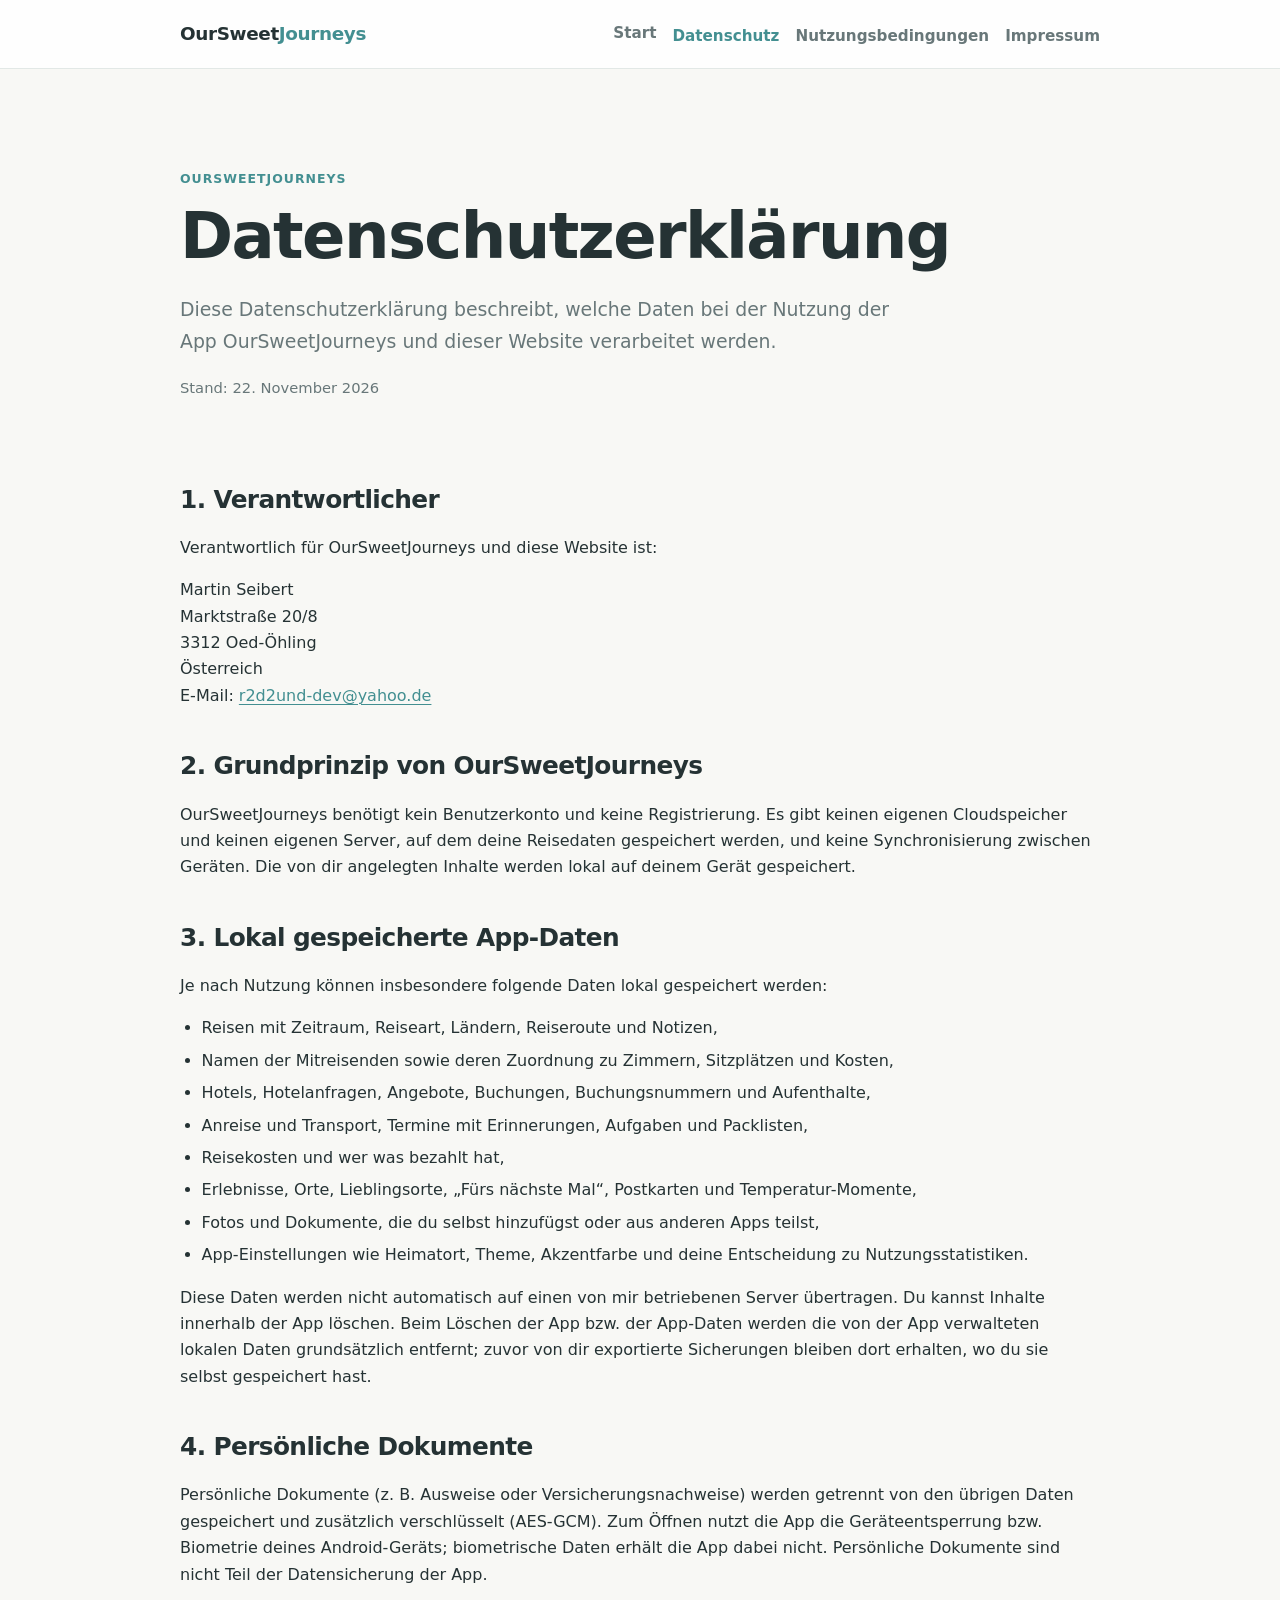
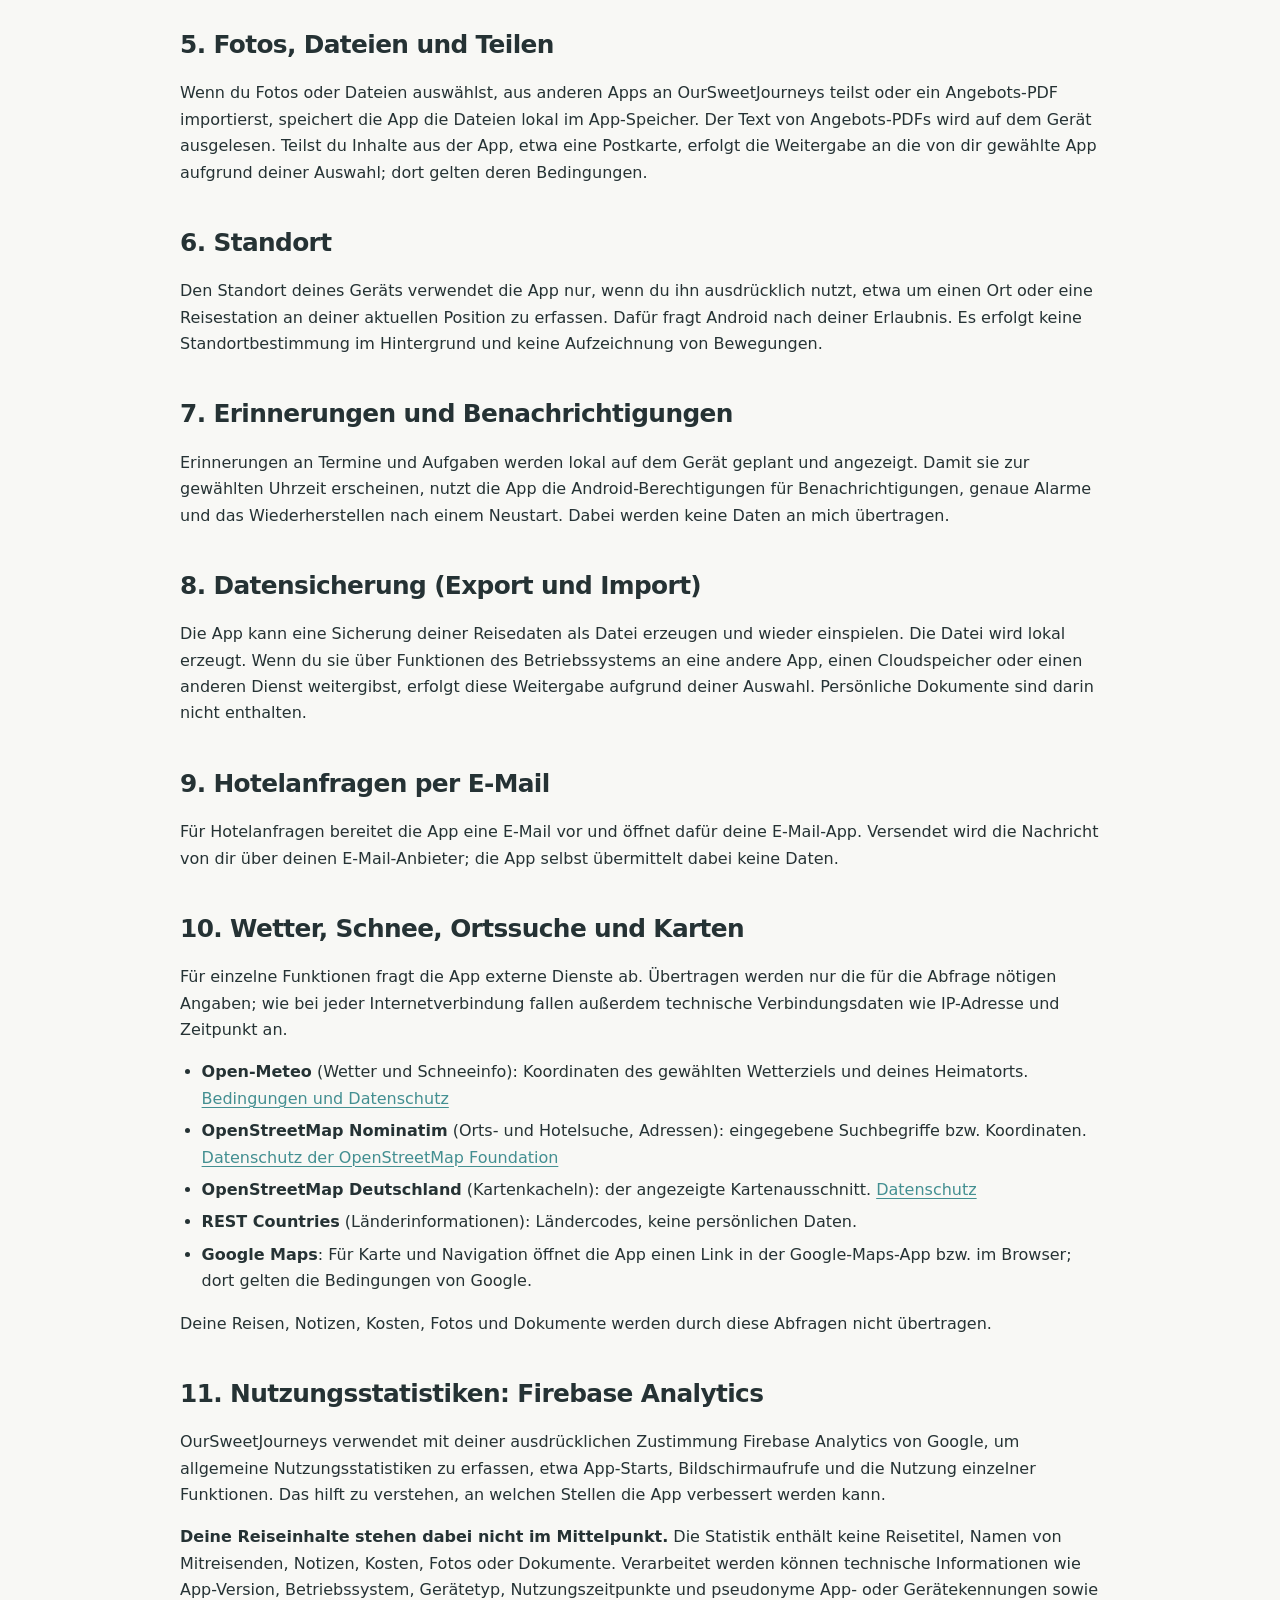
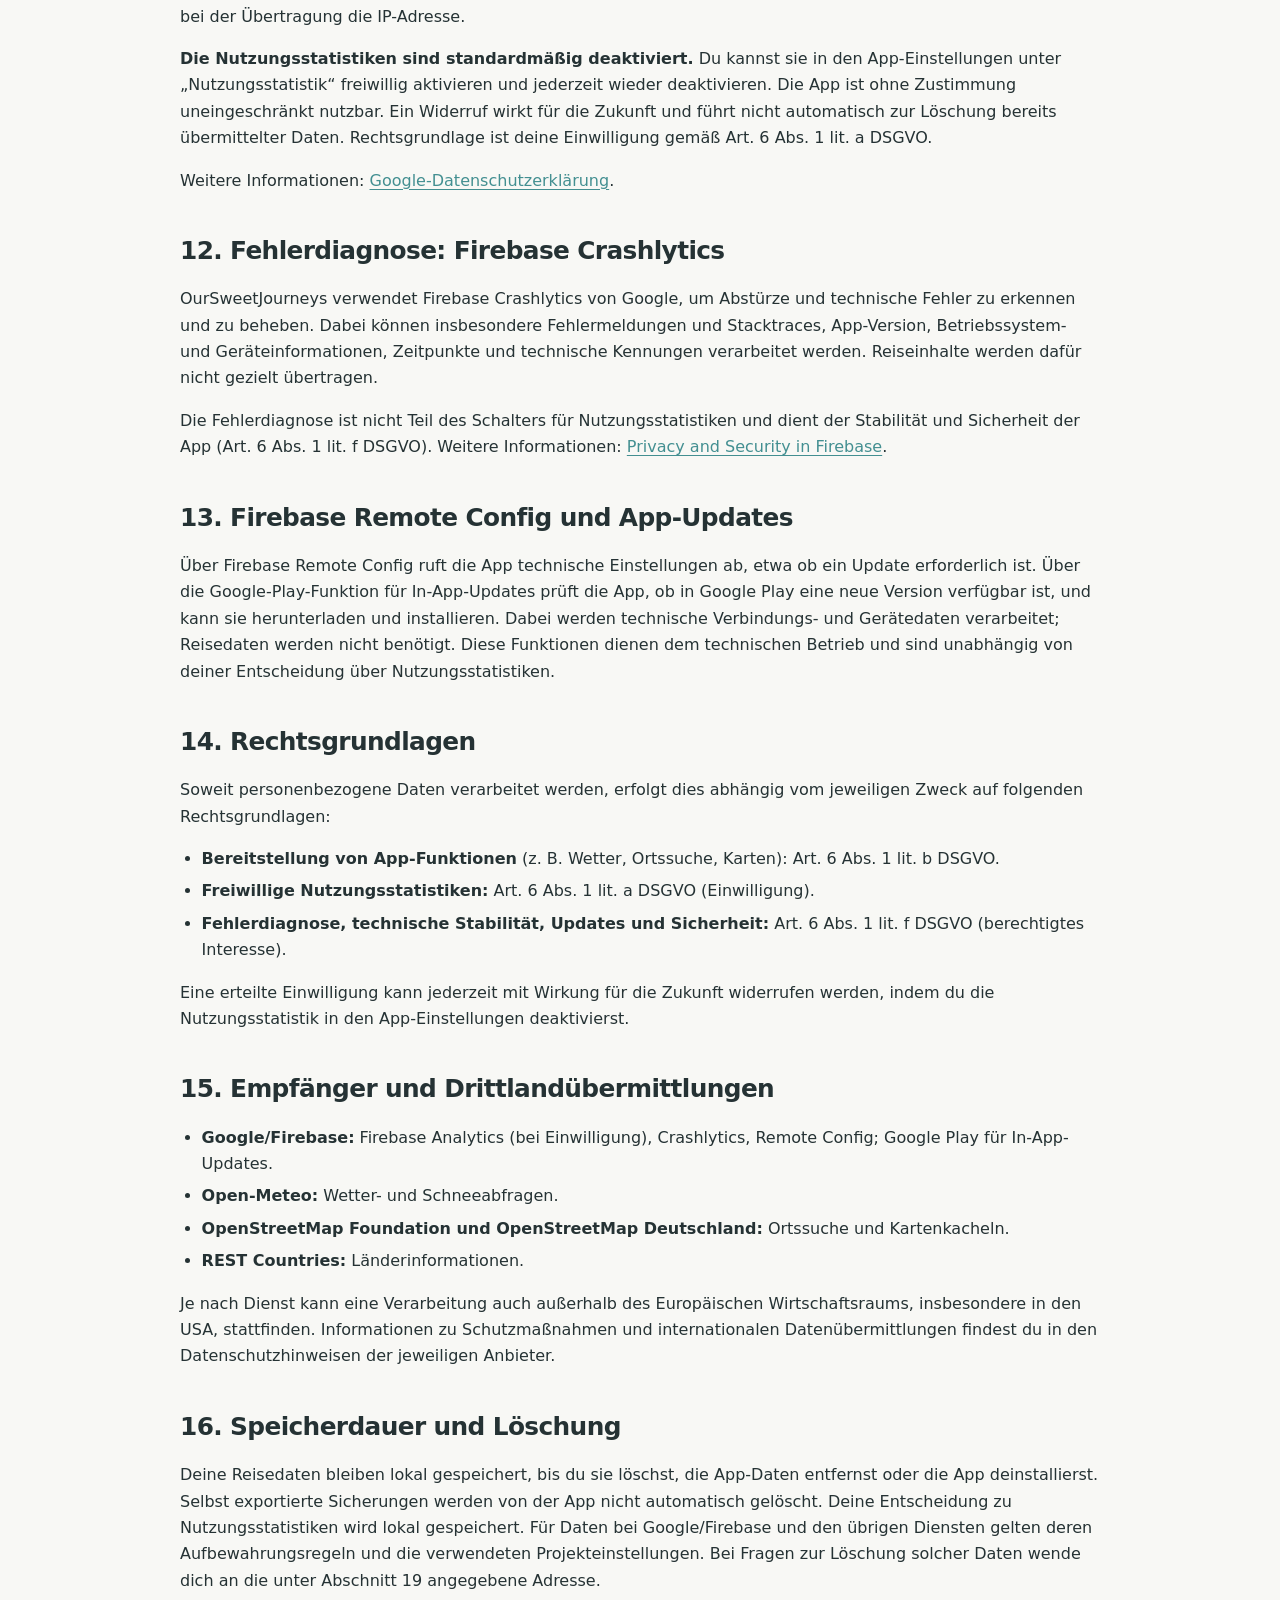
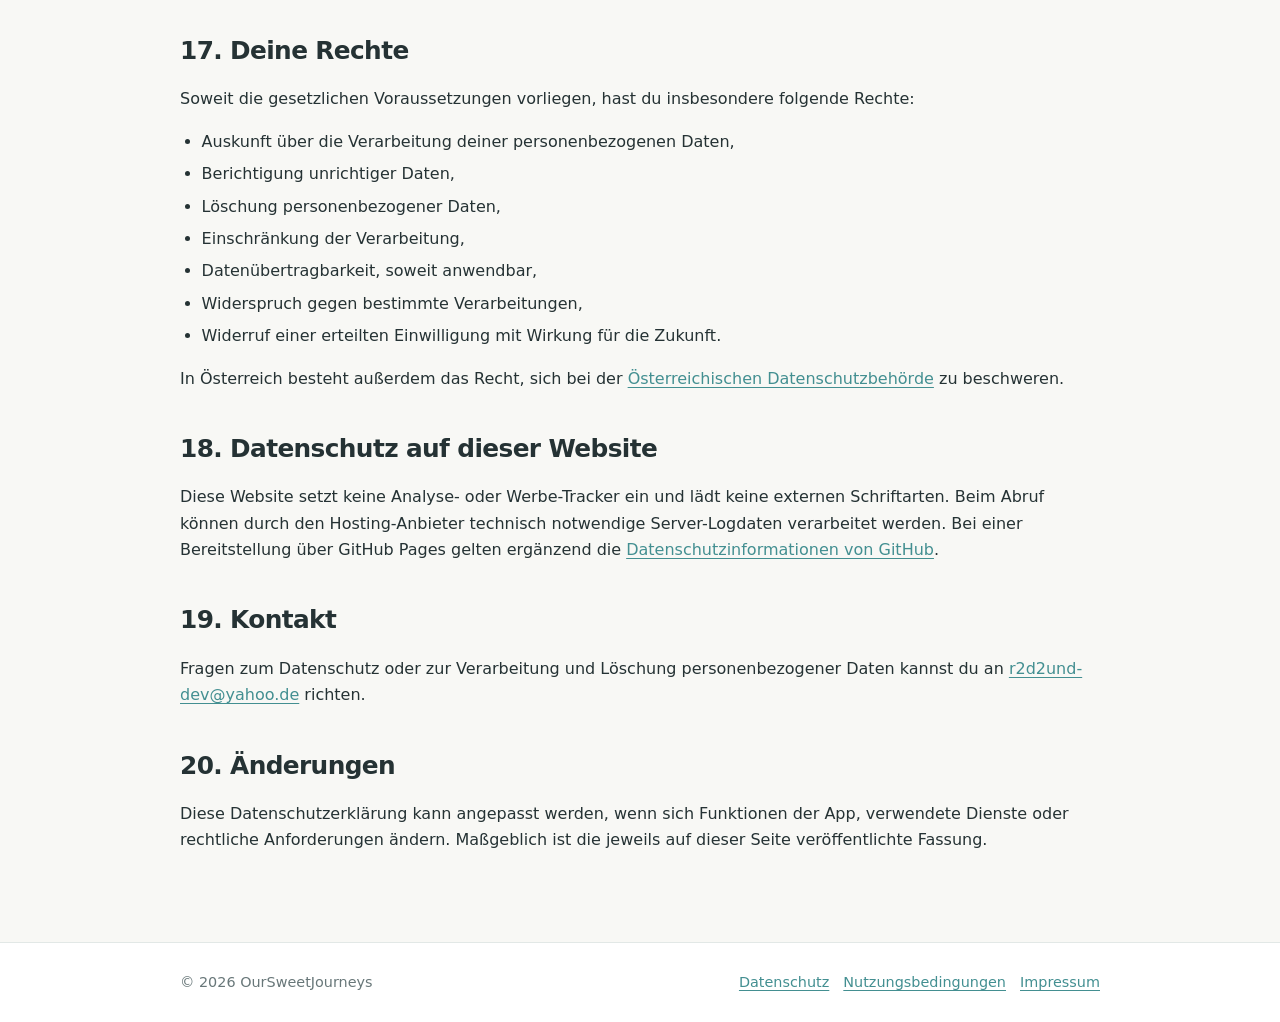
==== datenschutz.html @ af458d56 "Website 0.1.0: Start, Datenschutz, Nutzungsbedingungen, Impressum" ====
<!doctype html>
<html lang="de">
<head>
  <meta charset="utf-8">
  <meta name="viewport" content="width=device-width, initial-scale=1">
  <meta name="description" content="Datenschutzerklärung der App OurSweetJourneys und dieser Website.">
  <title>Datenschutzerklärung – OurSweetJourneys</title>
  <link rel="stylesheet" href="styles.css">
</head>
<body>
<header>
  <div class="nav">
    <a class="brand" href="index.html">OurSweet<span>Journeys</span></a>
    <nav aria-label="Hauptnavigation">
      <ul>
        <li><a href="index.html">Start</a></li>
        <li><a href="datenschutz.html" aria-current="page">Datenschutz</a></li>
        <li><a href="tos.html">Nutzungsbedingungen</a></li>
        <li><a href="impressum.html">Impressum</a></li>
      </ul>
    </nav>
  </div>
</header>

<main>

<section class="hero">
  <p class="eyebrow">OurSweetJourneys</p>
  <h1>Datenschutzerklärung</h1>
  <p class="lead">
    Diese Datenschutzerklärung beschreibt, welche Daten bei der Nutzung der App
    OurSweetJourneys und dieser Website verarbeitet werden.
  </p>
  <p class="meta">Stand: 22. November 2026</p>
</section>

<section>
  <h2>1. Verantwortlicher</h2>
  <p>
    Verantwortlich für OurSweetJourneys und diese Website ist:
  </p>
  <p>
    Martin Seibert<br>
    Marktstraße 20/8<br>
    3312 Oed-Öhling<br>
    Österreich<br>
    E-Mail: <a href="mailto:r2d2und-dev@yahoo.de">r2d2und-dev@yahoo.de</a>
  </p>

  <h2>2. Grundprinzip von OurSweetJourneys</h2>
  <p>
    OurSweetJourneys benötigt kein Benutzerkonto und keine Registrierung. Es gibt keinen
    eigenen Cloudspeicher und keinen eigenen Server, auf dem deine Reisedaten gespeichert
    werden, und keine Synchronisierung zwischen Geräten. Die von dir angelegten Inhalte
    werden lokal auf deinem Gerät gespeichert.
  </p>

  <h2>3. Lokal gespeicherte App-Daten</h2>
  <p>Je nach Nutzung können insbesondere folgende Daten lokal gespeichert werden:</p>
  <ul>
    <li>Reisen mit Zeitraum, Reiseart, Ländern, Reiseroute und Notizen,</li>
    <li>Namen der Mitreisenden sowie deren Zuordnung zu Zimmern, Sitzplätzen und Kosten,</li>
    <li>Hotels, Hotelanfragen, Angebote, Buchungen, Buchungsnummern und Aufenthalte,</li>
    <li>Anreise und Transport, Termine mit Erinnerungen, Aufgaben und Packlisten,</li>
    <li>Reisekosten und wer was bezahlt hat,</li>
    <li>Erlebnisse, Orte, Lieblingsorte, „Fürs nächste Mal“, Postkarten und Temperatur-Momente,</li>
    <li>Fotos und Dokumente, die du selbst hinzufügst oder aus anderen Apps teilst,</li>
    <li>App-Einstellungen wie Heimatort, Theme, Akzentfarbe und deine Entscheidung zu Nutzungsstatistiken.</li>
  </ul>
  <p>
    Diese Daten werden nicht automatisch auf einen von mir betriebenen Server übertragen.
    Du kannst Inhalte innerhalb der App löschen. Beim Löschen der App bzw. der App-Daten
    werden die von der App verwalteten lokalen Daten grundsätzlich entfernt; zuvor von dir
    exportierte Sicherungen bleiben dort erhalten, wo du sie selbst gespeichert hast.
  </p>

  <h2>4. Persönliche Dokumente</h2>
  <p>
    Persönliche Dokumente (z. B. Ausweise oder Versicherungsnachweise) werden getrennt von
    den übrigen Daten gespeichert und zusätzlich verschlüsselt (AES-GCM). Zum Öffnen nutzt
    die App die Geräteentsperrung bzw. Biometrie deines Android-Geräts; biometrische Daten
    erhält die App dabei nicht. Persönliche Dokumente sind nicht Teil der Datensicherung
    der App.
  </p>

  <h2>5. Fotos, Dateien und Teilen</h2>
  <p>
    Wenn du Fotos oder Dateien auswählst, aus anderen Apps an OurSweetJourneys teilst oder
    ein Angebots-PDF importierst, speichert die App die Dateien lokal im App-Speicher. Der
    Text von Angebots-PDFs wird auf dem Gerät ausgelesen. Teilst du Inhalte aus der App,
    etwa eine Postkarte, erfolgt die Weitergabe an die von dir gewählte App aufgrund deiner
    Auswahl; dort gelten deren Bedingungen.
  </p>

  <h2>6. Standort</h2>
  <p>
    Den Standort deines Geräts verwendet die App nur, wenn du ihn ausdrücklich nutzt, etwa
    um einen Ort oder eine Reisestation an deiner aktuellen Position zu erfassen. Dafür
    fragt Android nach deiner Erlaubnis. Es erfolgt keine Standortbestimmung im Hintergrund
    und keine Aufzeichnung von Bewegungen.
  </p>

  <h2>7. Erinnerungen und Benachrichtigungen</h2>
  <p>
    Erinnerungen an Termine und Aufgaben werden lokal auf dem Gerät geplant und angezeigt.
    Damit sie zur gewählten Uhrzeit erscheinen, nutzt die App die Android-Berechtigungen für
    Benachrichtigungen, genaue Alarme und das Wiederherstellen nach einem Neustart. Dabei
    werden keine Daten an mich übertragen.
  </p>

  <h2>8. Datensicherung (Export und Import)</h2>
  <p>
    Die App kann eine Sicherung deiner Reisedaten als Datei erzeugen und wieder einspielen.
    Die Datei wird lokal erzeugt. Wenn du sie über Funktionen des Betriebssystems an eine
    andere App, einen Cloudspeicher oder einen anderen Dienst weitergibst, erfolgt diese
    Weitergabe aufgrund deiner Auswahl. Persönliche Dokumente sind darin nicht enthalten.
  </p>

  <h2>9. Hotelanfragen per E-Mail</h2>
  <p>
    Für Hotelanfragen bereitet die App eine E-Mail vor und öffnet dafür deine E-Mail-App.
    Versendet wird die Nachricht von dir über deinen E-Mail-Anbieter; die App selbst
    übermittelt dabei keine Daten.
  </p>

  <h2>10. Wetter, Schnee, Ortssuche und Karten</h2>
  <p>
    Für einzelne Funktionen fragt die App externe Dienste ab. Übertragen werden nur die für
    die Abfrage nötigen Angaben; wie bei jeder Internetverbindung fallen außerdem technische
    Verbindungsdaten wie IP-Adresse und Zeitpunkt an.
  </p>
  <ul>
    <li>
      <strong>Open-Meteo</strong> (Wetter und Schneeinfo): Koordinaten des gewählten Wetterziels
      und deines Heimatorts.
      <a href="https://open-meteo.com/en/terms" rel="noopener noreferrer">Bedingungen und Datenschutz</a>
    </li>
    <li>
      <strong>OpenStreetMap Nominatim</strong> (Orts- und Hotelsuche, Adressen): eingegebene
      Suchbegriffe bzw. Koordinaten.
      <a href="https://osmfoundation.org/wiki/Privacy_Policy" rel="noopener noreferrer">Datenschutz der OpenStreetMap Foundation</a>
    </li>
    <li>
      <strong>OpenStreetMap Deutschland</strong> (Kartenkacheln): der angezeigte Kartenausschnitt.
      <a href="https://www.openstreetmap.de/datenschutz.html" rel="noopener noreferrer">Datenschutz</a>
    </li>
    <li>
      <strong>REST Countries</strong> (Länderinformationen): Ländercodes, keine persönlichen Daten.
    </li>
    <li>
      <strong>Google Maps</strong>: Für Karte und Navigation öffnet die App einen Link in der
      Google-Maps-App bzw. im Browser; dort gelten die Bedingungen von Google.
    </li>
  </ul>
  <p>
    Deine Reisen, Notizen, Kosten, Fotos und Dokumente werden durch diese Abfragen nicht
    übertragen.
  </p>

  <h2 id="nutzungsstatistiken">11. Nutzungsstatistiken: Firebase Analytics</h2>
  <p>
    OurSweetJourneys verwendet mit deiner ausdrücklichen Zustimmung Firebase Analytics von
    Google, um allgemeine Nutzungsstatistiken zu erfassen, etwa App-Starts, Bildschirmaufrufe
    und die Nutzung einzelner Funktionen. Das hilft zu verstehen, an welchen Stellen die App
    verbessert werden kann.
  </p>
  <p>
    <strong>Deine Reiseinhalte stehen dabei nicht im Mittelpunkt.</strong> Die Statistik
    enthält keine Reisetitel, Namen von Mitreisenden, Notizen, Kosten, Fotos oder Dokumente.
    Verarbeitet werden können technische Informationen wie App-Version, Betriebssystem,
    Gerätetyp, Nutzungszeitpunkte und pseudonyme App- oder Gerätekennungen sowie bei der
    Übertragung die IP-Adresse.
  </p>
  <p>
    <strong>Die Nutzungsstatistiken sind standardmäßig deaktiviert.</strong> Du kannst sie in
    den App-Einstellungen unter „Nutzungsstatistik“ freiwillig aktivieren und jederzeit wieder
    deaktivieren. Die App ist ohne Zustimmung uneingeschränkt nutzbar. Ein Widerruf wirkt für
    die Zukunft und führt nicht automatisch zur Löschung bereits übermittelter Daten.
    Rechtsgrundlage ist deine Einwilligung gemäß Art. 6 Abs. 1 lit. a DSGVO.
  </p>
  <p>
    Weitere Informationen:
    <a href="https://policies.google.com/privacy" rel="noopener noreferrer">Google-Datenschutzerklärung</a>.
  </p>

  <h2>12. Fehlerdiagnose: Firebase Crashlytics</h2>
  <p>
    OurSweetJourneys verwendet Firebase Crashlytics von Google, um Abstürze und technische
    Fehler zu erkennen und zu beheben. Dabei können insbesondere Fehlermeldungen und
    Stacktraces, App-Version, Betriebssystem- und Geräteinformationen, Zeitpunkte und
    technische Kennungen verarbeitet werden. Reiseinhalte werden dafür nicht gezielt
    übertragen.
  </p>
  <p>
    Die Fehlerdiagnose ist nicht Teil des Schalters für Nutzungsstatistiken und dient der
    Stabilität und Sicherheit der App (Art. 6 Abs. 1 lit. f DSGVO).
    Weitere Informationen:
    <a href="https://firebase.google.com/support/privacy" rel="noopener noreferrer">Privacy and Security in Firebase</a>.
  </p>

  <h2>13. Firebase Remote Config und App-Updates</h2>
  <p>
    Über Firebase Remote Config ruft die App technische Einstellungen ab, etwa ob ein
    Update erforderlich ist. Über die Google-Play-Funktion für In-App-Updates prüft die App,
    ob in Google Play eine neue Version verfügbar ist, und kann sie herunterladen und
    installieren. Dabei werden technische Verbindungs- und Gerätedaten verarbeitet; Reisedaten
    werden nicht benötigt. Diese Funktionen dienen dem technischen Betrieb und sind unabhängig
    von deiner Entscheidung über Nutzungsstatistiken.
  </p>

  <h2>14. Rechtsgrundlagen</h2>
  <p>
    Soweit personenbezogene Daten verarbeitet werden, erfolgt dies abhängig vom jeweiligen
    Zweck auf folgenden Rechtsgrundlagen:
  </p>
  <ul>
    <li>
      <strong>Bereitstellung von App-Funktionen</strong> (z. B. Wetter, Ortssuche, Karten):
      Art. 6 Abs. 1 lit. b DSGVO.
    </li>
    <li>
      <strong>Freiwillige Nutzungsstatistiken:</strong> Art. 6 Abs. 1 lit. a DSGVO (Einwilligung).
    </li>
    <li>
      <strong>Fehlerdiagnose, technische Stabilität, Updates und Sicherheit:</strong>
      Art. 6 Abs. 1 lit. f DSGVO (berechtigtes Interesse).
    </li>
  </ul>
  <p>
    Eine erteilte Einwilligung kann jederzeit mit Wirkung für die Zukunft widerrufen werden,
    indem du die Nutzungsstatistik in den App-Einstellungen deaktivierst.
  </p>

  <h2>15. Empfänger und Drittlandübermittlungen</h2>
  <ul>
    <li><strong>Google/Firebase:</strong> Firebase Analytics (bei Einwilligung), Crashlytics, Remote Config; Google Play für In-App-Updates.</li>
    <li><strong>Open-Meteo:</strong> Wetter- und Schneeabfragen.</li>
    <li><strong>OpenStreetMap Foundation und OpenStreetMap Deutschland:</strong> Ortssuche und Kartenkacheln.</li>
    <li><strong>REST Countries:</strong> Länderinformationen.</li>
  </ul>
  <p>
    Je nach Dienst kann eine Verarbeitung auch außerhalb des Europäischen Wirtschaftsraums,
    insbesondere in den USA, stattfinden. Informationen zu Schutzmaßnahmen und internationalen
    Datenübermittlungen findest du in den Datenschutzhinweisen der jeweiligen Anbieter.
  </p>

  <h2>16. Speicherdauer und Löschung</h2>
  <p>
    Deine Reisedaten bleiben lokal gespeichert, bis du sie löschst, die App-Daten entfernst
    oder die App deinstallierst. Selbst exportierte Sicherungen werden von der App nicht
    automatisch gelöscht. Deine Entscheidung zu Nutzungsstatistiken wird lokal gespeichert.
    Für Daten bei Google/Firebase und den übrigen Diensten gelten deren Aufbewahrungsregeln
    und die verwendeten Projekteinstellungen. Bei Fragen zur Löschung solcher Daten wende
    dich an die unter Abschnitt 19 angegebene Adresse.
  </p>

  <h2>17. Deine Rechte</h2>
  <p>Soweit die gesetzlichen Voraussetzungen vorliegen, hast du insbesondere folgende Rechte:</p>
  <ul>
    <li>Auskunft über die Verarbeitung deiner personenbezogenen Daten,</li>
    <li>Berichtigung unrichtiger Daten,</li>
    <li>Löschung personenbezogener Daten,</li>
    <li>Einschränkung der Verarbeitung,</li>
    <li>Datenübertragbarkeit, soweit anwendbar,</li>
    <li>Widerspruch gegen bestimmte Verarbeitungen,</li>
    <li>Widerruf einer erteilten Einwilligung mit Wirkung für die Zukunft.</li>
  </ul>
  <p>
    In Österreich besteht außerdem das Recht, sich bei der
    <a href="https://www.dsb.gv.at/" rel="noopener noreferrer">Österreichischen Datenschutzbehörde</a>
    zu beschweren.
  </p>

  <h2>18. Datenschutz auf dieser Website</h2>
  <p>
    Diese Website setzt keine Analyse- oder Werbe-Tracker ein und lädt keine externen
    Schriftarten. Beim Abruf können durch den Hosting-Anbieter technisch notwendige
    Server-Logdaten verarbeitet werden. Bei einer Bereitstellung über GitHub Pages gelten
    ergänzend die
    <a href="https://docs.github.com/en/site-policy/privacy-policies/github-general-privacy-statement"
       rel="noopener noreferrer">Datenschutzinformationen von GitHub</a>.
  </p>

  <h2>19. Kontakt</h2>
  <p>
    Fragen zum Datenschutz oder zur Verarbeitung und Löschung personenbezogener Daten kannst
    du an <a href="mailto:r2d2und-dev@yahoo.de">r2d2und-dev@yahoo.de</a> richten.
  </p>

  <h2>20. Änderungen</h2>
  <p>
    Diese Datenschutzerklärung kann angepasst werden, wenn sich Funktionen der App, verwendete
    Dienste oder rechtliche Anforderungen ändern. Maßgeblich ist die jeweils auf dieser Seite
    veröffentlichte Fassung.
  </p>
</section>

</main>
<footer>
  <div class="footer-inner">
    <div>© 2026 OurSweetJourneys</div>
    <div class="footer-links">
      <a href="datenschutz.html">Datenschutz</a>
      <a href="tos.html">Nutzungsbedingungen</a>
      <a href="impressum.html">Impressum</a>
    </div>
  </div>
</footer>

</body>
</html>
---- styles.css ----
:root {
  /* Farben wie in der App OurSweetJourneys (Akzent „Ocean“). */
  --bg: #f8f8f5;
  --surface: #ffffff;
  --text: #253234;
  --muted: #687779;
  --border: #e2e8e6;
  --accent: #438f91;
  --accent-soft: #dceded;
  --max: 920px;
}

* {
  box-sizing: border-box;
}

html {
  scroll-behavior: smooth;
}

body {
  margin: 0;
  font-family: system-ui, -apple-system, BlinkMacSystemFont, "Segoe UI", sans-serif;
  color: var(--text);
  background: var(--bg);
  line-height: 1.65;
}

a {
  color: var(--accent);
  text-decoration-thickness: 1px;
  text-underline-offset: 3px;
}

a:hover {
  text-decoration-thickness: 2px;
}

header {
  border-bottom: 1px solid var(--border);
  background: rgba(255, 255, 255, 0.92);
}

.nav {
  width: min(calc(100% - 32px), var(--max));
  margin: 0 auto;
  min-height: 68px;
  display: flex;
  align-items: center;
  justify-content: space-between;
  gap: 24px;
}

.brand {
  color: var(--text);
  font-size: 1.15rem;
  font-weight: 800;
  text-decoration: none;
  letter-spacing: -0.02em;
}

.brand span {
  color: var(--accent);
}

nav ul {
  list-style: none;
  display: flex;
  align-items: center;
  flex-wrap: wrap;
  gap: 16px;
  padding: 0;
  margin: 0;
}

nav li {
  display: flex;
  align-items: center;
}

nav a {
  display: inline-flex;
  align-items: center;
  min-height: 32px;
  color: var(--muted);
  text-decoration: none;
  font-size: 0.95rem;
  font-weight: 600;
  line-height: 1;
}

nav a:hover,
nav a[aria-current="page"] {
  color: var(--accent);
}

main {
  width: min(calc(100% - 32px), var(--max));
  margin: 0 auto;
  padding: 56px 0 72px;
}

.hero {
  padding: 44px 0 28px;
}

.eyebrow {
  margin: 0 0 8px;
  color: var(--accent);
  font-weight: 800;
  letter-spacing: 0.08em;
  text-transform: uppercase;
  font-size: 0.78rem;
}

h1, h2, h3 {
  line-height: 1.2;
  letter-spacing: -0.025em;
}

h1 {
  font-size: clamp(2.25rem, 7vw, 4rem);
  margin: 0 0 20px;
}

h2 {
  margin-top: 42px;
  font-size: 1.55rem;
}

h3 {
  margin-top: 28px;
  font-size: 1.1rem;
}

.lead {
  max-width: 720px;
  font-size: 1.18rem;
  color: var(--muted);
}

.card-grid {
  display: grid;
  grid-template-columns: repeat(3, 1fr);
  gap: 18px;
  margin: 34px 0;
}

.card {
  display: block;
  padding: 22px;
  border: 1px solid var(--border);
  border-radius: 18px;
  background: var(--surface);
  color: var(--text);
  text-decoration: none;
}

.card:hover {
  border-color: var(--accent);
}

.card h2,
.card h3 {
  margin: 0 0 8px;
}

.card p {
  margin: 0;
  color: var(--muted);
}

.notice {
  margin: 28px 0;
  padding: 18px 20px;
  border-left: 4px solid var(--accent);
  border-radius: 10px;
  background: var(--accent-soft);
}

.placeholder {
  display: inline-block;
  padding: 2px 6px;
  border: 1px dashed var(--accent);
  border-radius: 6px;
  background: #fff;
  color: #8d3e28;
  font-weight: 700;
}

.meta {
  color: var(--muted);
  font-size: 0.92rem;
}

ul, ol {
  padding-left: 1.35rem;
}

li + li {
  margin-top: 6px;
}

code {
  padding: 2px 5px;
  border-radius: 5px;
  background: #eee9e4;
}

footer {
  border-top: 1px solid var(--border);
  background: var(--surface);
}

.footer-inner {
  width: min(calc(100% - 32px), var(--max));
  margin: 0 auto;
  padding: 28px 0;
  display: flex;
  justify-content: space-between;
  gap: 20px;
  flex-wrap: wrap;
  color: var(--muted);
  font-size: 0.9rem;
}

.footer-links {
  display: flex;
  flex-wrap: wrap;
  gap: 14px;
}

@media (max-width: 760px) {
  .nav {
    align-items: flex-start;
    flex-direction: column;
    padding: 16px 0;
    gap: 10px;
  }

  nav ul {
    gap: 10px 14px;
  }

  main {
    padding-top: 28px;
  }

  .hero {
    padding-top: 24px;
  }

  .card-grid {
    grid-template-columns: 1fr;
  }
}
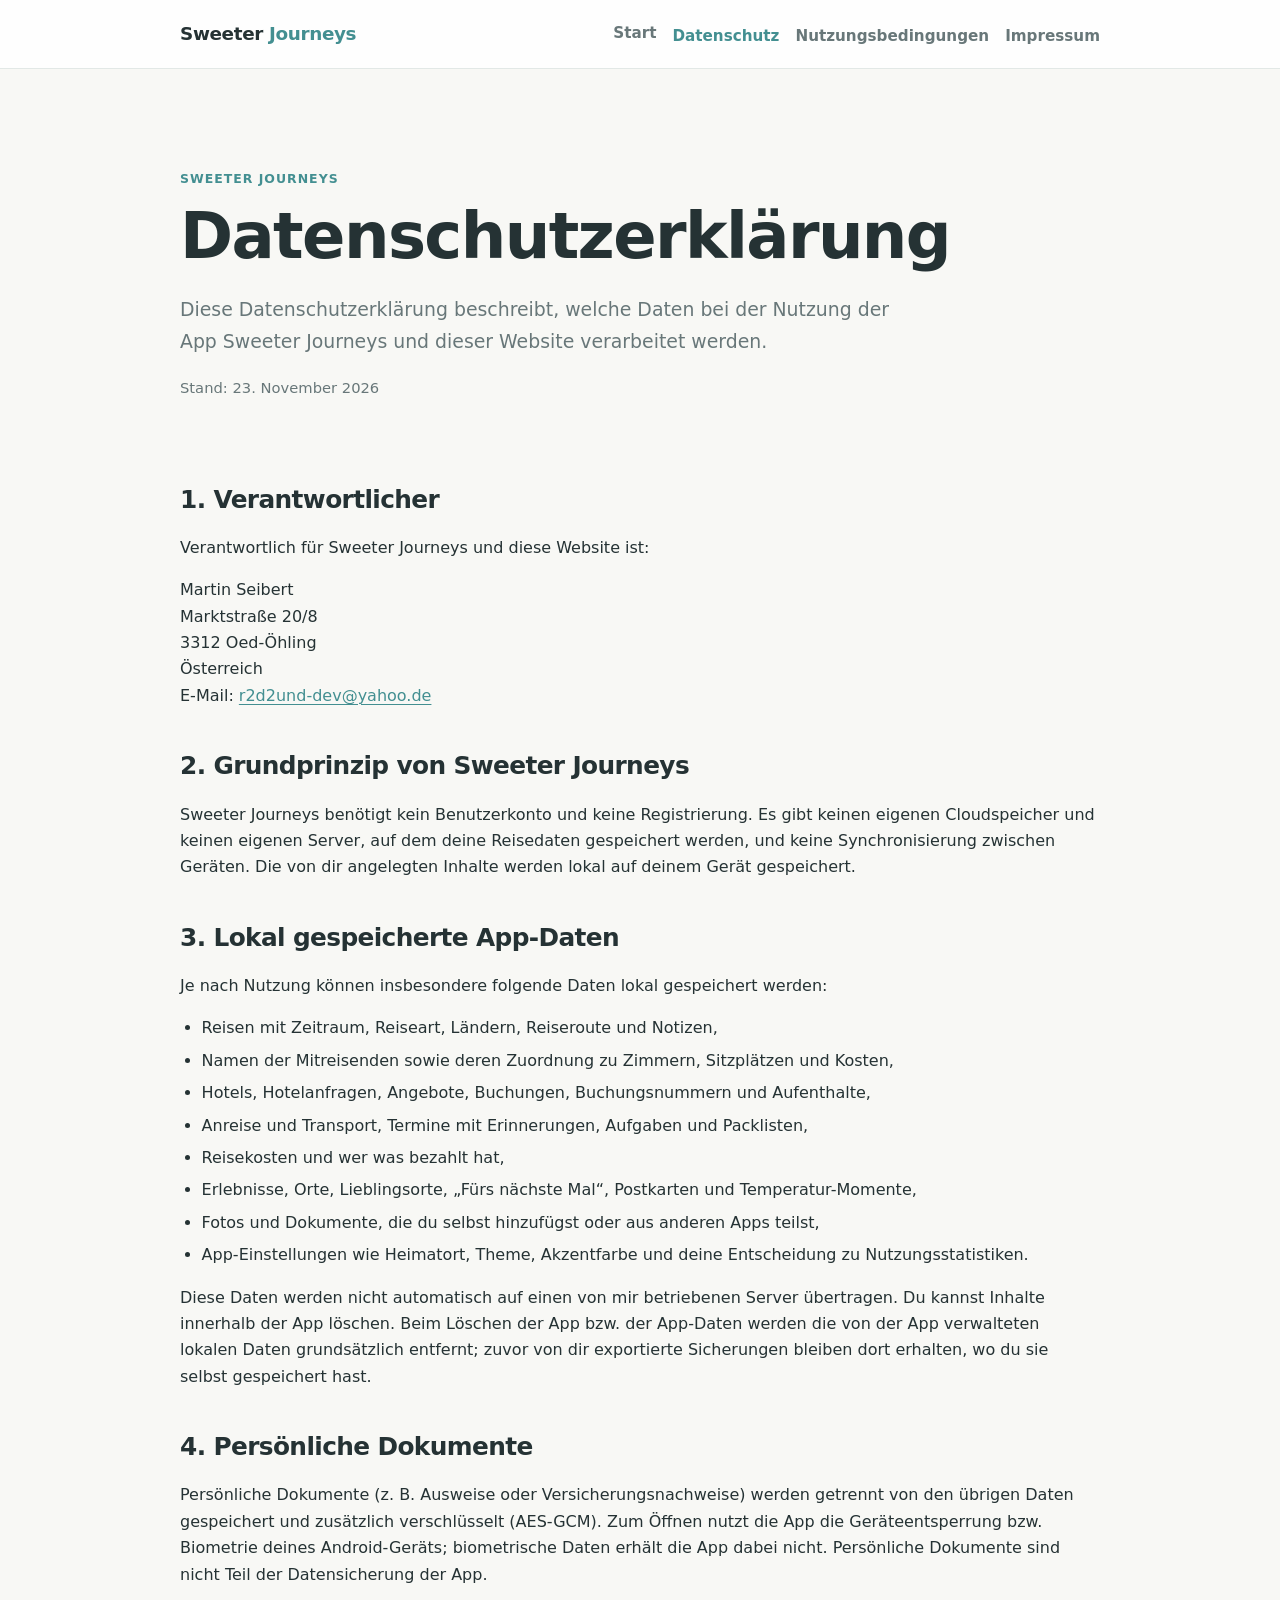
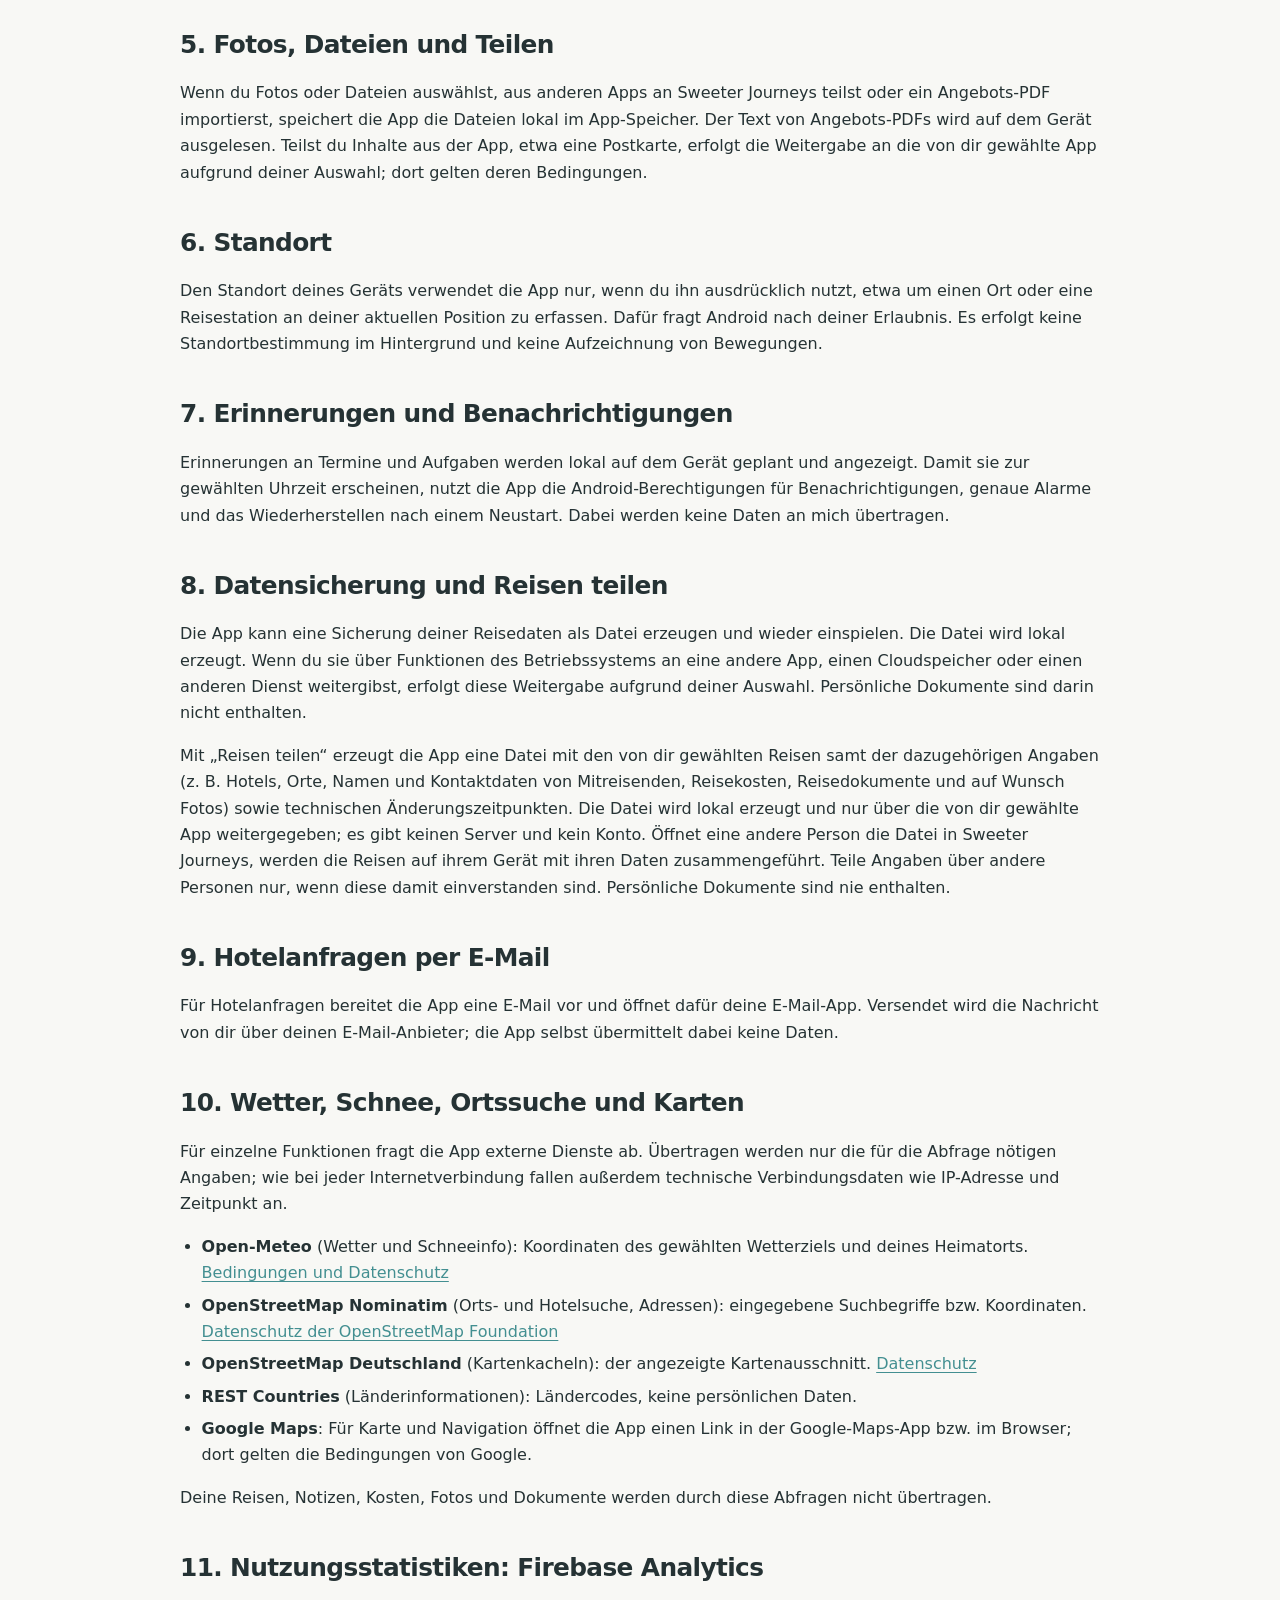
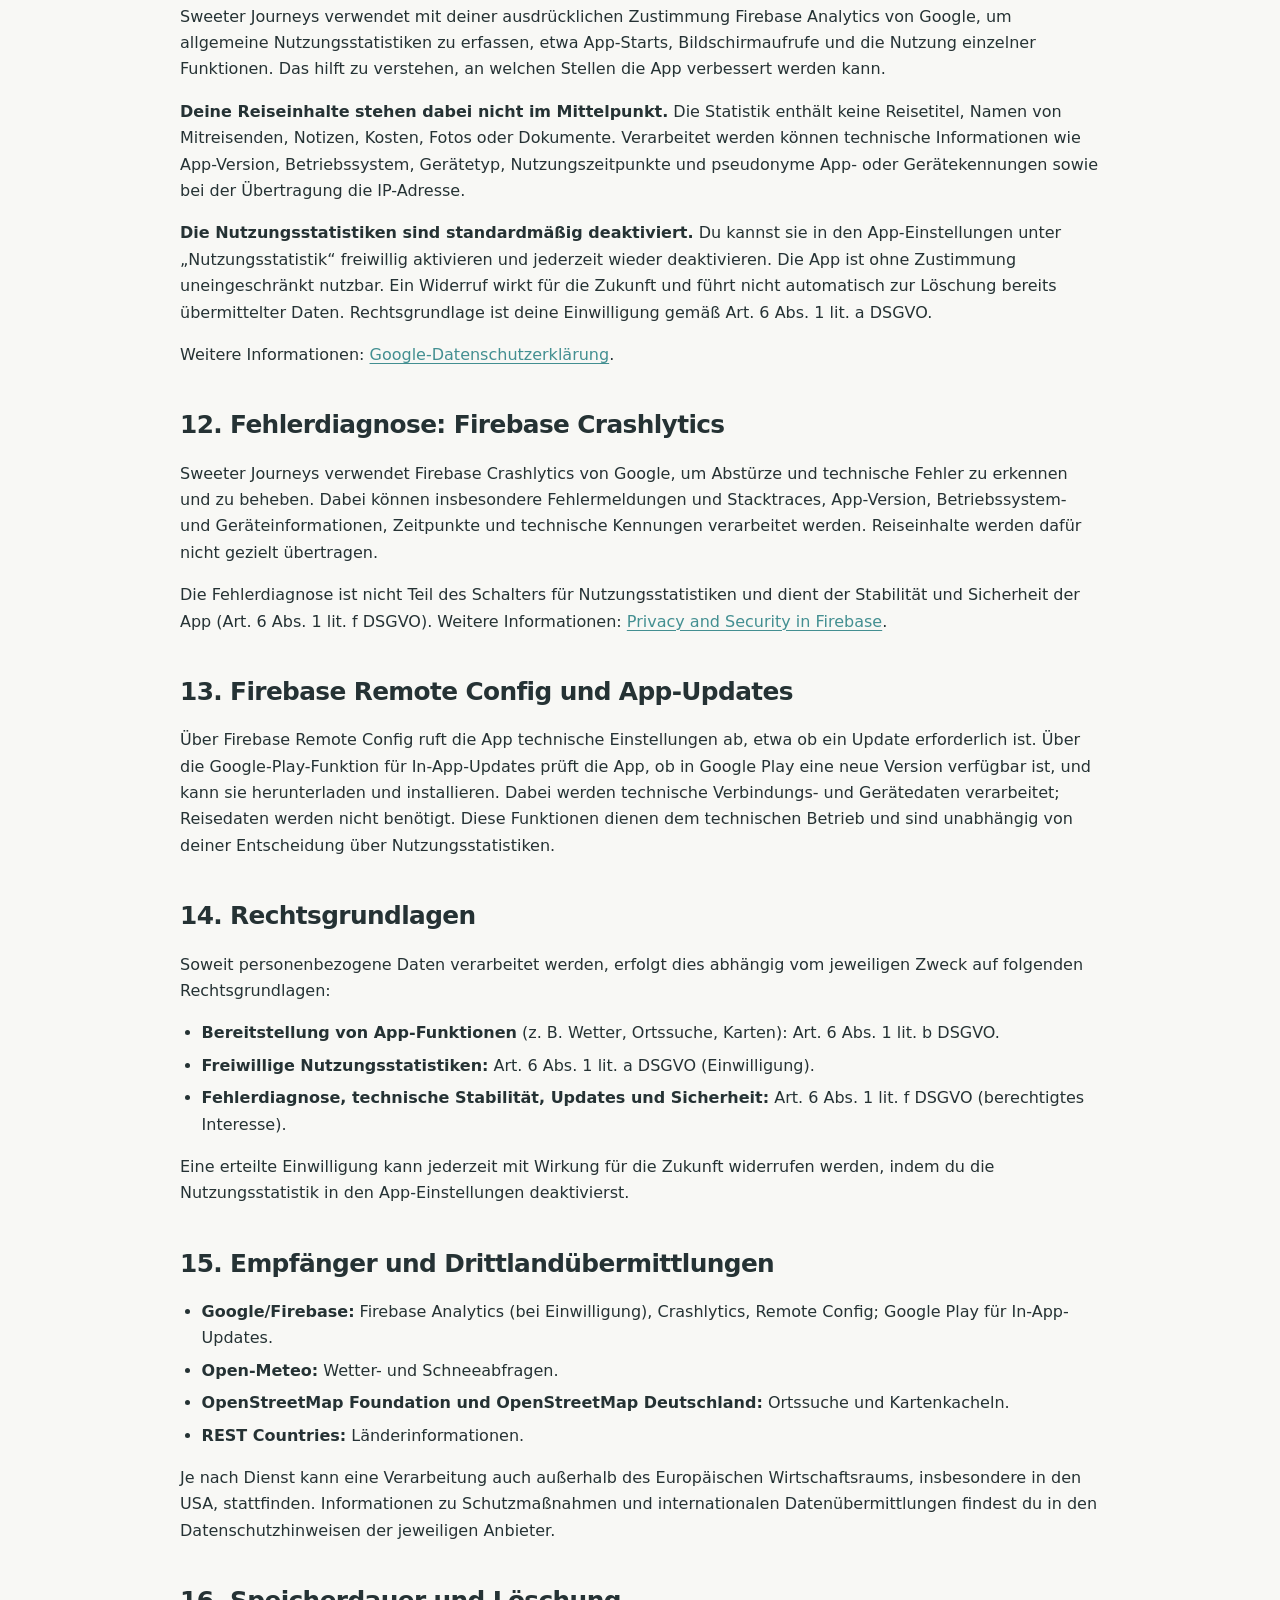
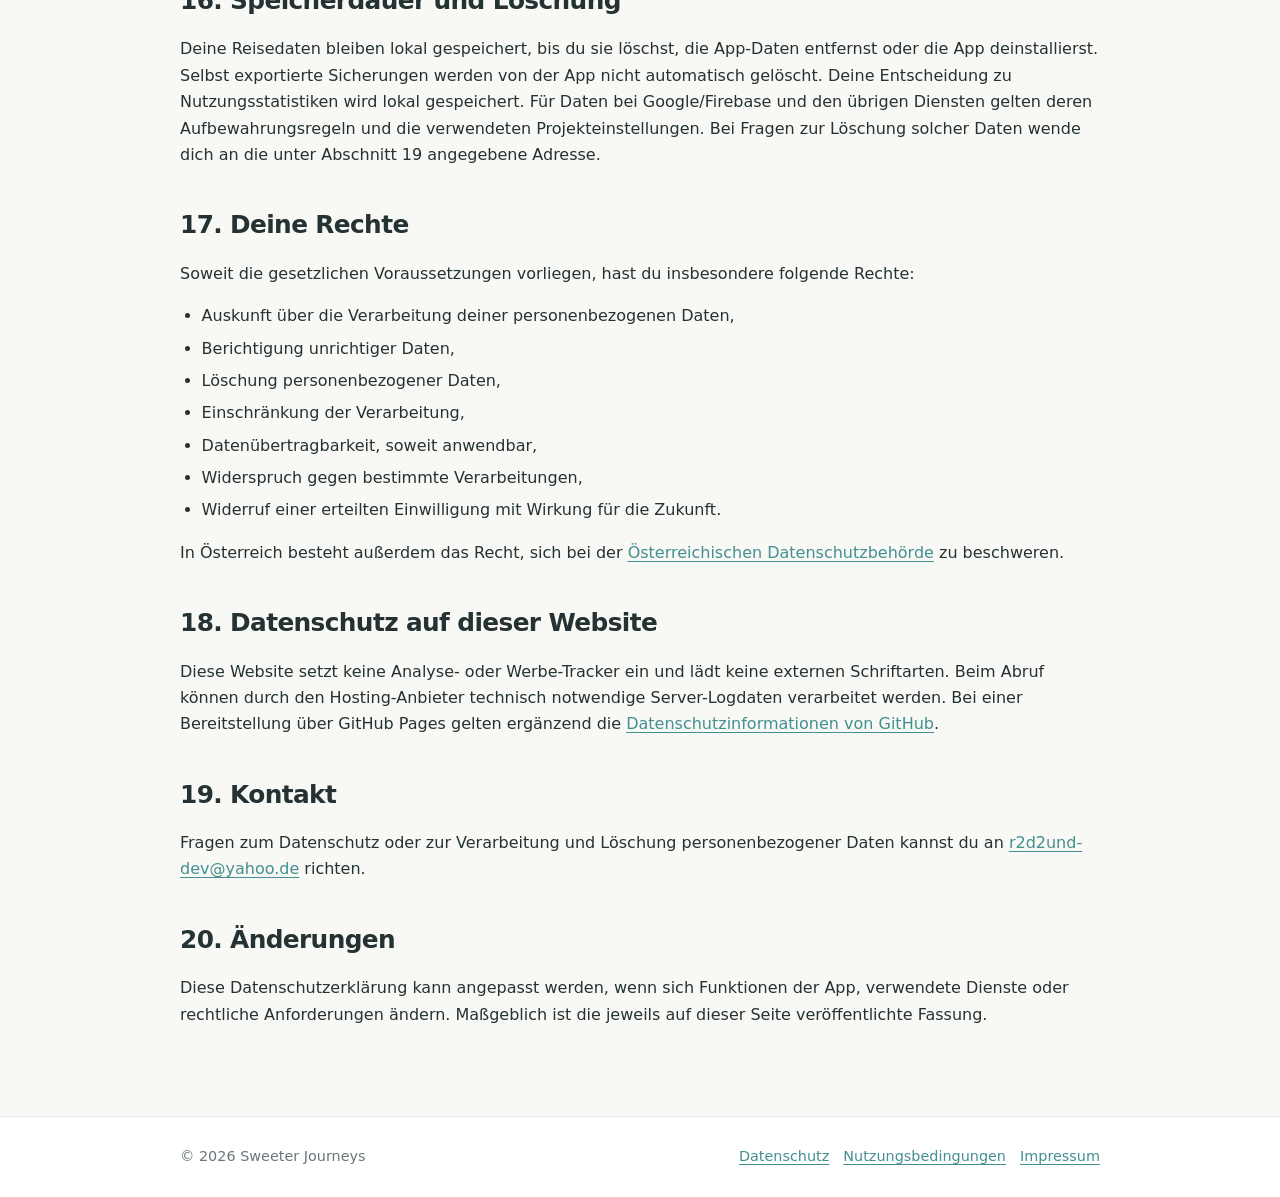
==== commit b6f31f2f: "Update app name to "Sweeter Journeys" across all pages, adjust titles and descriptions, and modify v" ====
--- a/datenschutz.html
+++ b/datenschutz.html
@@ -3,14 +3,14 @@
 <head>
   <meta charset="utf-8">
   <meta name="viewport" content="width=device-width, initial-scale=1">
-  <meta name="description" content="Datenschutzerklärung der App OurSweetJourneys und dieser Website.">
-  <title>Datenschutzerklärung – OurSweetJourneys</title>
+  <meta name="description" content="Datenschutzerklärung der App Sweeter Journeys und dieser Website.">
+  <title>Datenschutzerklärung – Sweeter Journeys</title>
   <link rel="stylesheet" href="styles.css">
 </head>
 <body>
 <header>
   <div class="nav">
-    <a class="brand" href="index.html">OurSweet<span>Journeys</span></a>
+    <a class="brand" href="index.html">Sweeter <span>Journeys</span></a>
     <nav aria-label="Hauptnavigation">
       <ul>
         <li><a href="index.html">Start</a></li>
@@ -25,19 +25,19 @@
 <main>
 
 <section class="hero">
-  <p class="eyebrow">OurSweetJourneys</p>
+  <p class="eyebrow">Sweeter Journeys</p>
   <h1>Datenschutzerklärung</h1>
   <p class="lead">
     Diese Datenschutzerklärung beschreibt, welche Daten bei der Nutzung der App
-    OurSweetJourneys und dieser Website verarbeitet werden.
-  </p>
-  <p class="meta">Stand: 22. November 2026</p>
+    Sweeter Journeys und dieser Website verarbeitet werden.
+  </p>
+  <p class="meta">Stand: 23. November 2026</p>
 </section>
 
 <section>
   <h2>1. Verantwortlicher</h2>
   <p>
-    Verantwortlich für OurSweetJourneys und diese Website ist:
+    Verantwortlich für Sweeter Journeys und diese Website ist:
   </p>
   <p>
     Martin Seibert<br>
@@ -47,9 +47,9 @@
     E-Mail: <a href="mailto:r2d2und-dev@yahoo.de">r2d2und-dev@yahoo.de</a>
   </p>
 
-  <h2>2. Grundprinzip von OurSweetJourneys</h2>
-  <p>
-    OurSweetJourneys benötigt kein Benutzerkonto und keine Registrierung. Es gibt keinen
+  <h2>2. Grundprinzip von Sweeter Journeys</h2>
+  <p>
+    Sweeter Journeys benötigt kein Benutzerkonto und keine Registrierung. Es gibt keinen
     eigenen Cloudspeicher und keinen eigenen Server, auf dem deine Reisedaten gespeichert
     werden, und keine Synchronisierung zwischen Geräten. Die von dir angelegten Inhalte
     werden lokal auf deinem Gerät gespeichert.
@@ -85,7 +85,7 @@
 
   <h2>5. Fotos, Dateien und Teilen</h2>
   <p>
-    Wenn du Fotos oder Dateien auswählst, aus anderen Apps an OurSweetJourneys teilst oder
+    Wenn du Fotos oder Dateien auswählst, aus anderen Apps an Sweeter Journeys teilst oder
     ein Angebots-PDF importierst, speichert die App die Dateien lokal im App-Speicher. Der
     Text von Angebots-PDFs wird auf dem Gerät ausgelesen. Teilst du Inhalte aus der App,
     etwa eine Postkarte, erfolgt die Weitergabe an die von dir gewählte App aufgrund deiner
@@ -108,13 +108,23 @@
     werden keine Daten an mich übertragen.
   </p>
 
-  <h2>8. Datensicherung (Export und Import)</h2>
+  <h2>8. Datensicherung und Reisen teilen</h2>
   <p>
     Die App kann eine Sicherung deiner Reisedaten als Datei erzeugen und wieder einspielen.
     Die Datei wird lokal erzeugt. Wenn du sie über Funktionen des Betriebssystems an eine
     andere App, einen Cloudspeicher oder einen anderen Dienst weitergibst, erfolgt diese
     Weitergabe aufgrund deiner Auswahl. Persönliche Dokumente sind darin nicht enthalten.
   </p>
+  <p>
+    Mit „Reisen teilen“ erzeugt die App eine Datei mit den von dir gewählten Reisen samt der
+    dazugehörigen Angaben (z. B. Hotels, Orte, Namen und Kontaktdaten von Mitreisenden,
+    Reisekosten, Reisedokumente und auf Wunsch Fotos) sowie technischen Änderungszeitpunkten.
+    Die Datei wird lokal erzeugt und nur über die von dir gewählte App weitergegeben; es gibt
+    keinen Server und kein Konto. Öffnet eine andere Person die Datei in Sweeter Journeys,
+    werden die Reisen auf ihrem Gerät mit ihren Daten zusammengeführt. Teile Angaben über
+    andere Personen nur, wenn diese damit einverstanden sind. Persönliche Dokumente sind nie
+    enthalten.
+  </p>
 
   <h2>9. Hotelanfragen per E-Mail</h2>
   <p>
@@ -159,7 +169,7 @@
 
   <h2 id="nutzungsstatistiken">11. Nutzungsstatistiken: Firebase Analytics</h2>
   <p>
-    OurSweetJourneys verwendet mit deiner ausdrücklichen Zustimmung Firebase Analytics von
+    Sweeter Journeys verwendet mit deiner ausdrücklichen Zustimmung Firebase Analytics von
     Google, um allgemeine Nutzungsstatistiken zu erfassen, etwa App-Starts, Bildschirmaufrufe
     und die Nutzung einzelner Funktionen. Das hilft zu verstehen, an welchen Stellen die App
     verbessert werden kann.
@@ -185,7 +195,7 @@
 
   <h2>12. Fehlerdiagnose: Firebase Crashlytics</h2>
   <p>
-    OurSweetJourneys verwendet Firebase Crashlytics von Google, um Abstürze und technische
+    Sweeter Journeys verwendet Firebase Crashlytics von Google, um Abstürze und technische
     Fehler zu erkennen und zu beheben. Dabei können insbesondere Fehlermeldungen und
     Stacktraces, App-Version, Betriebssystem- und Geräteinformationen, Zeitpunkte und
     technische Kennungen verarbeitet werden. Reiseinhalte werden dafür nicht gezielt
@@ -298,7 +308,7 @@
 </main>
 <footer>
   <div class="footer-inner">
-    <div>© 2026 OurSweetJourneys</div>
+    <div>© 2026 Sweeter Journeys</div>
     <div class="footer-links">
       <a href="datenschutz.html">Datenschutz</a>
       <a href="tos.html">Nutzungsbedingungen</a>
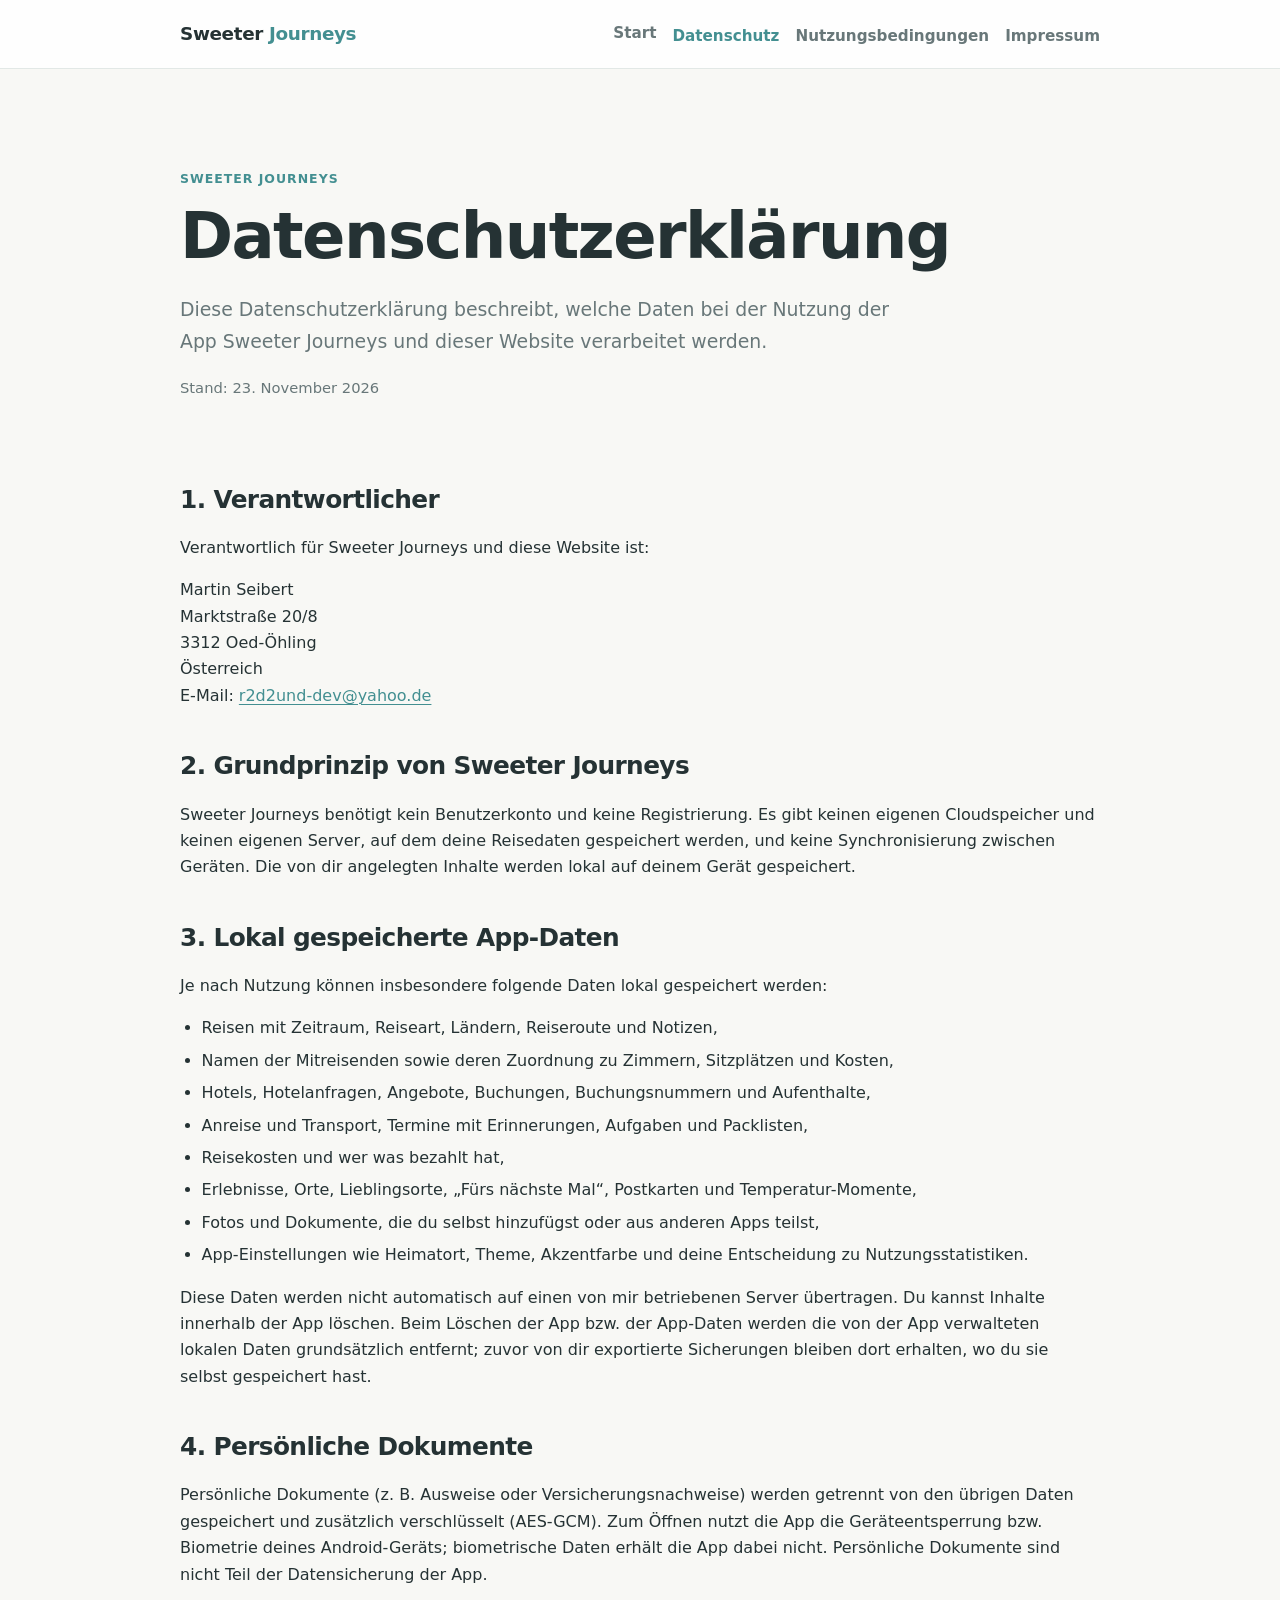
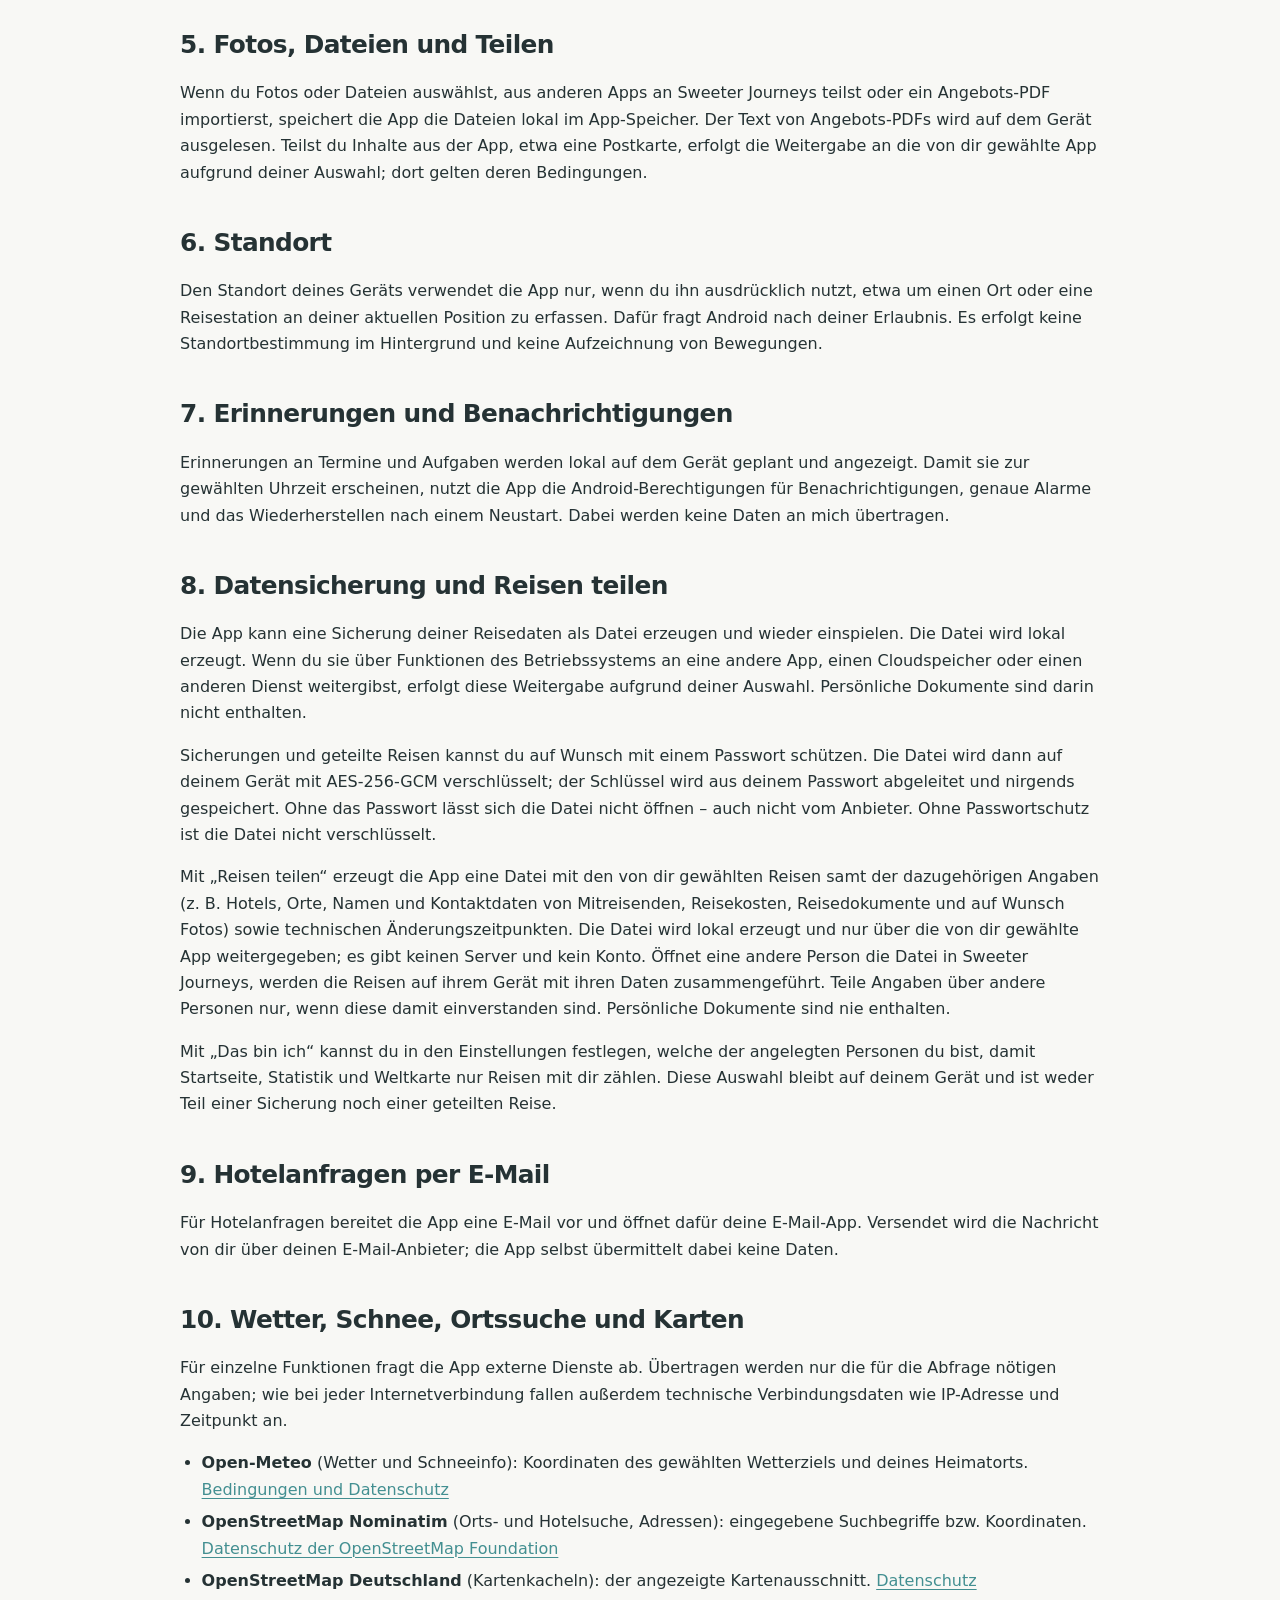
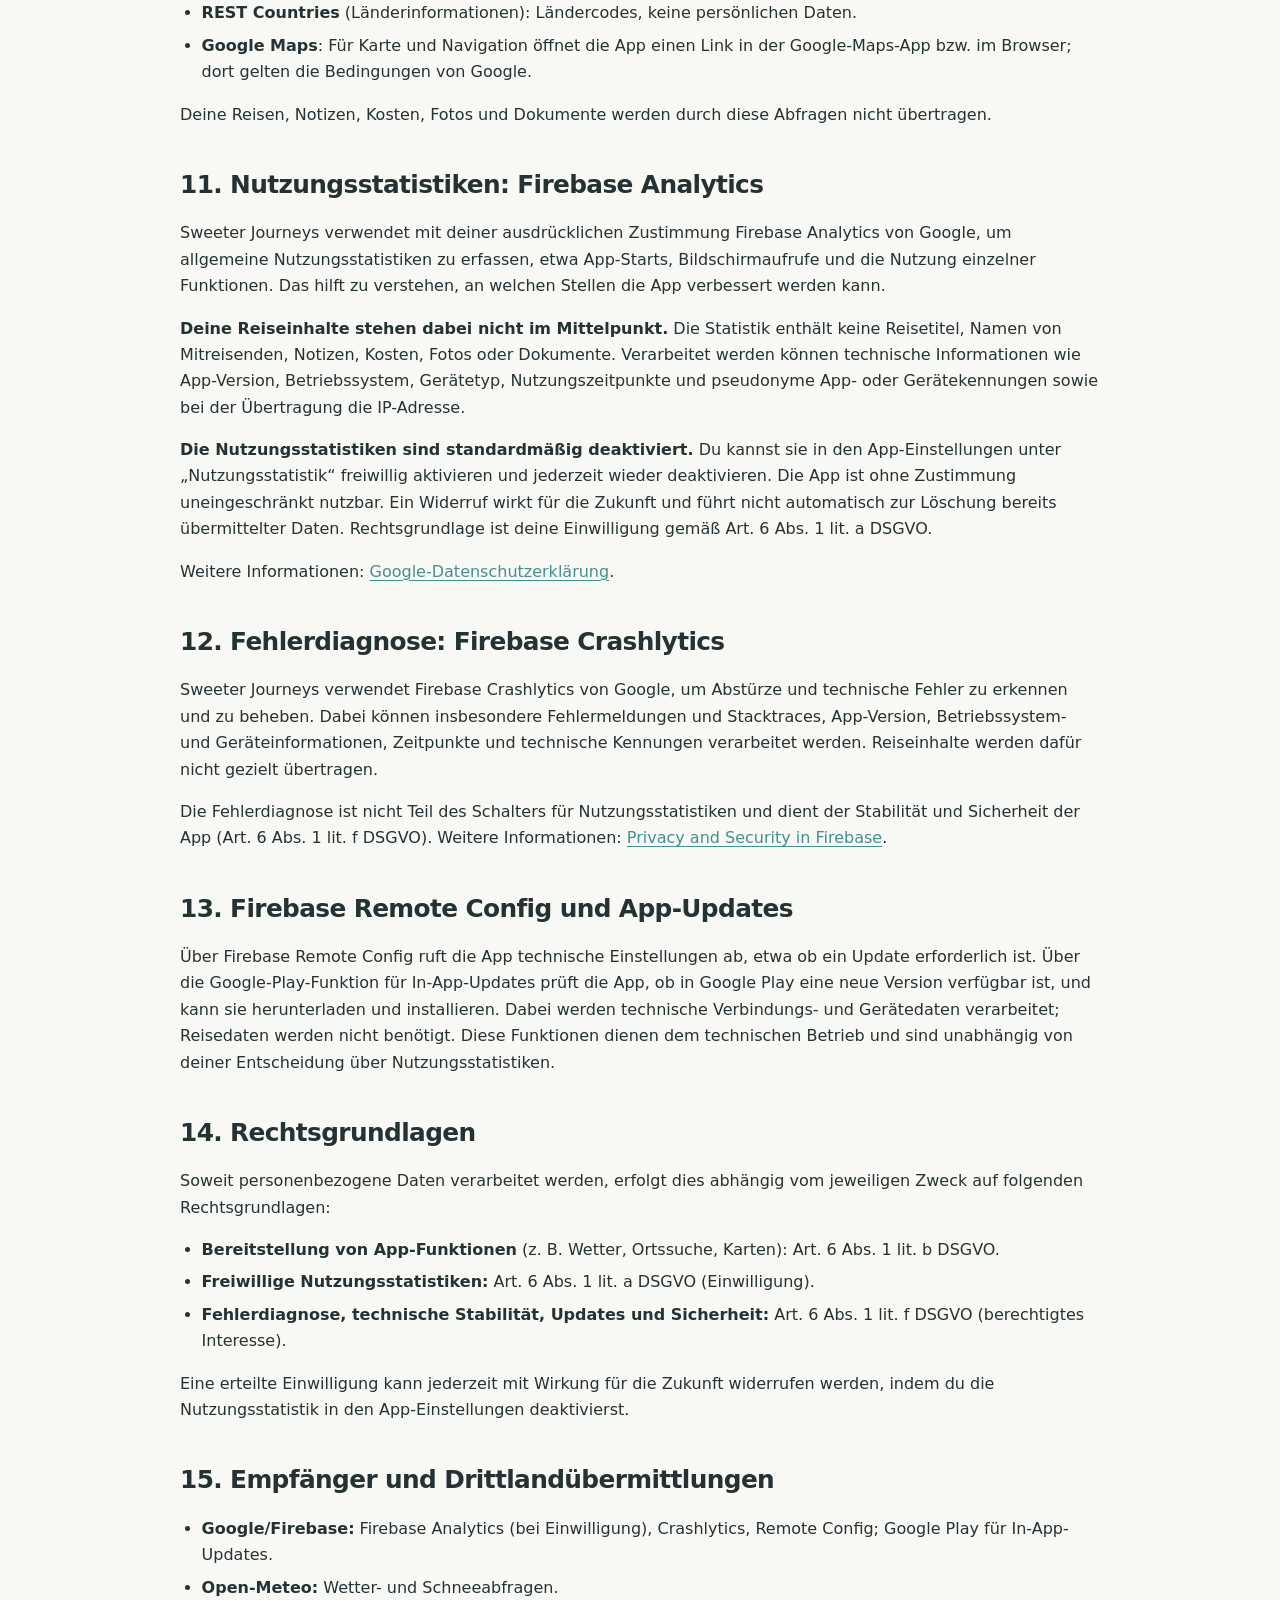
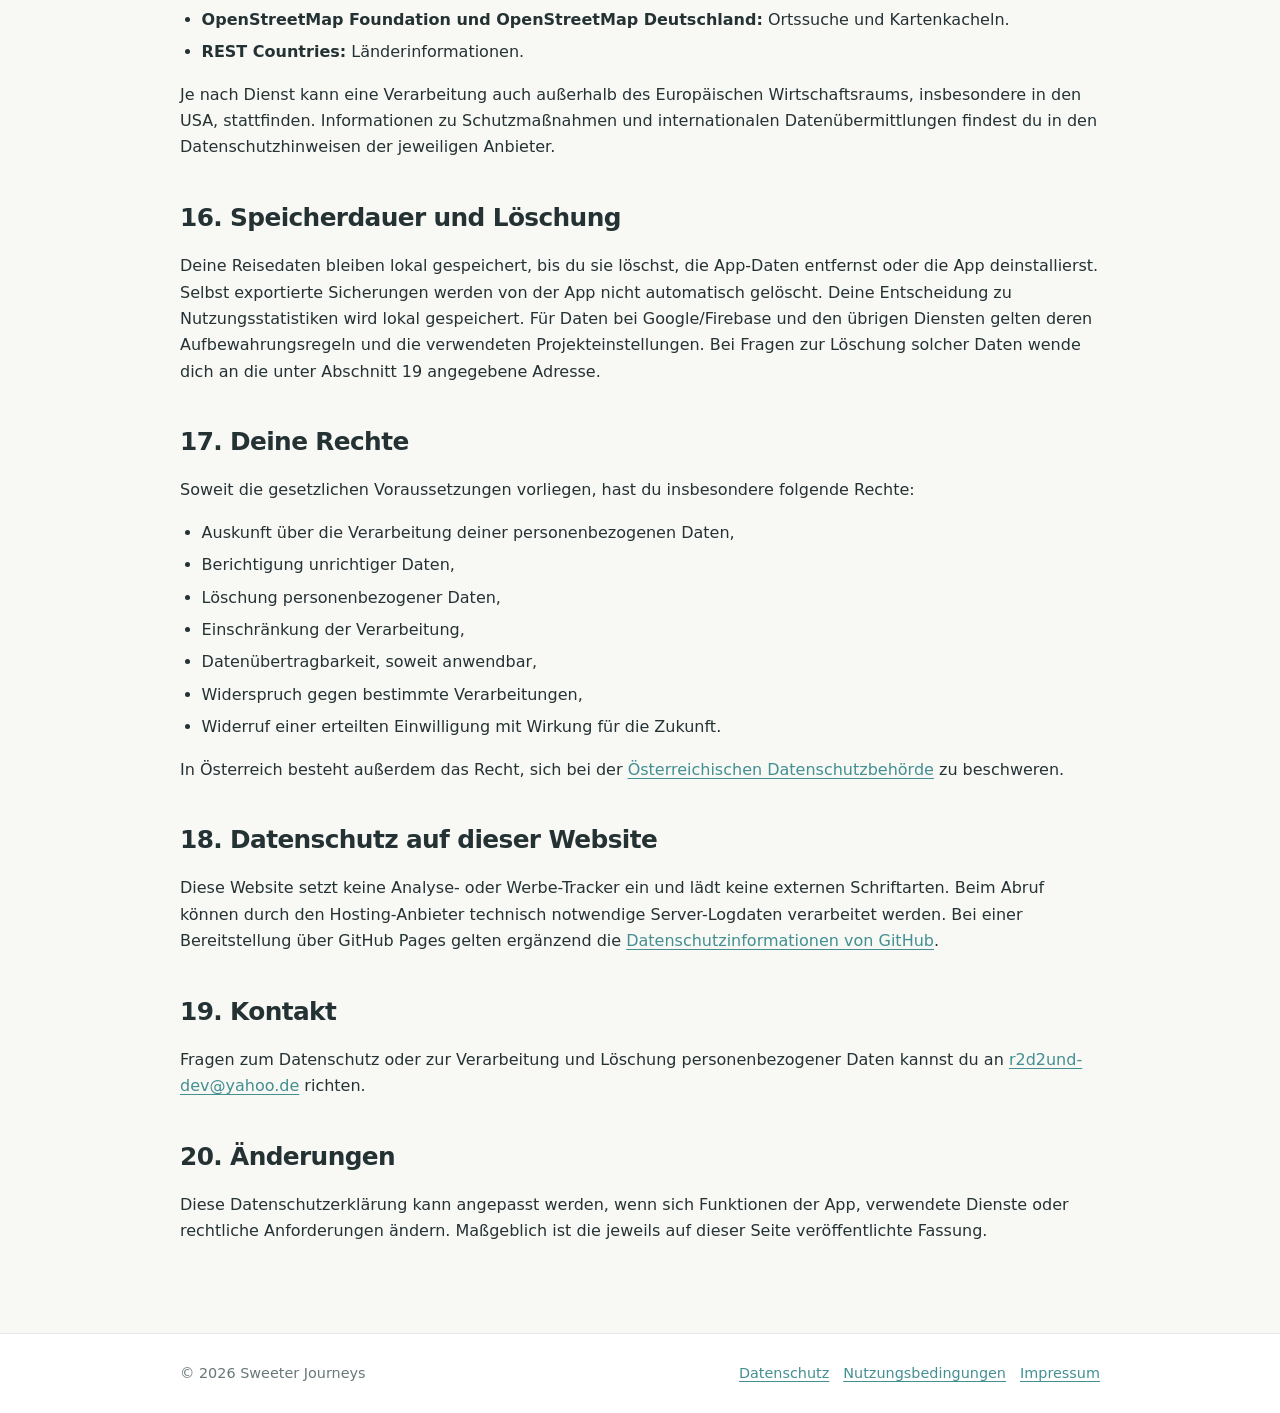
==== commit f15c4ca6: "Update version to 0.2.2, enhance Datenschutzerklärung with optional password protection for backups " ====
--- a/datenschutz.html
+++ b/datenschutz.html
@@ -116,6 +116,12 @@
     Weitergabe aufgrund deiner Auswahl. Persönliche Dokumente sind darin nicht enthalten.
   </p>
   <p>
+    Sicherungen und geteilte Reisen kannst du auf Wunsch mit einem Passwort schützen. Die Datei
+    wird dann auf deinem Gerät mit AES-256-GCM verschlüsselt; der Schlüssel wird aus deinem
+    Passwort abgeleitet und nirgends gespeichert. Ohne das Passwort lässt sich die Datei nicht
+    öffnen – auch nicht vom Anbieter. Ohne Passwortschutz ist die Datei nicht verschlüsselt.
+  </p>
+  <p>
     Mit „Reisen teilen“ erzeugt die App eine Datei mit den von dir gewählten Reisen samt der
     dazugehörigen Angaben (z. B. Hotels, Orte, Namen und Kontaktdaten von Mitreisenden,
     Reisekosten, Reisedokumente und auf Wunsch Fotos) sowie technischen Änderungszeitpunkten.
@@ -124,6 +130,11 @@
     werden die Reisen auf ihrem Gerät mit ihren Daten zusammengeführt. Teile Angaben über
     andere Personen nur, wenn diese damit einverstanden sind. Persönliche Dokumente sind nie
     enthalten.
+  </p>
+  <p>
+    Mit „Das bin ich“ kannst du in den Einstellungen festlegen, welche der angelegten Personen
+    du bist, damit Startseite, Statistik und Weltkarte nur Reisen mit dir zählen. Diese Auswahl
+    bleibt auf deinem Gerät und ist weder Teil einer Sicherung noch einer geteilten Reise.
   </p>
 
   <h2>9. Hotelanfragen per E-Mail</h2>
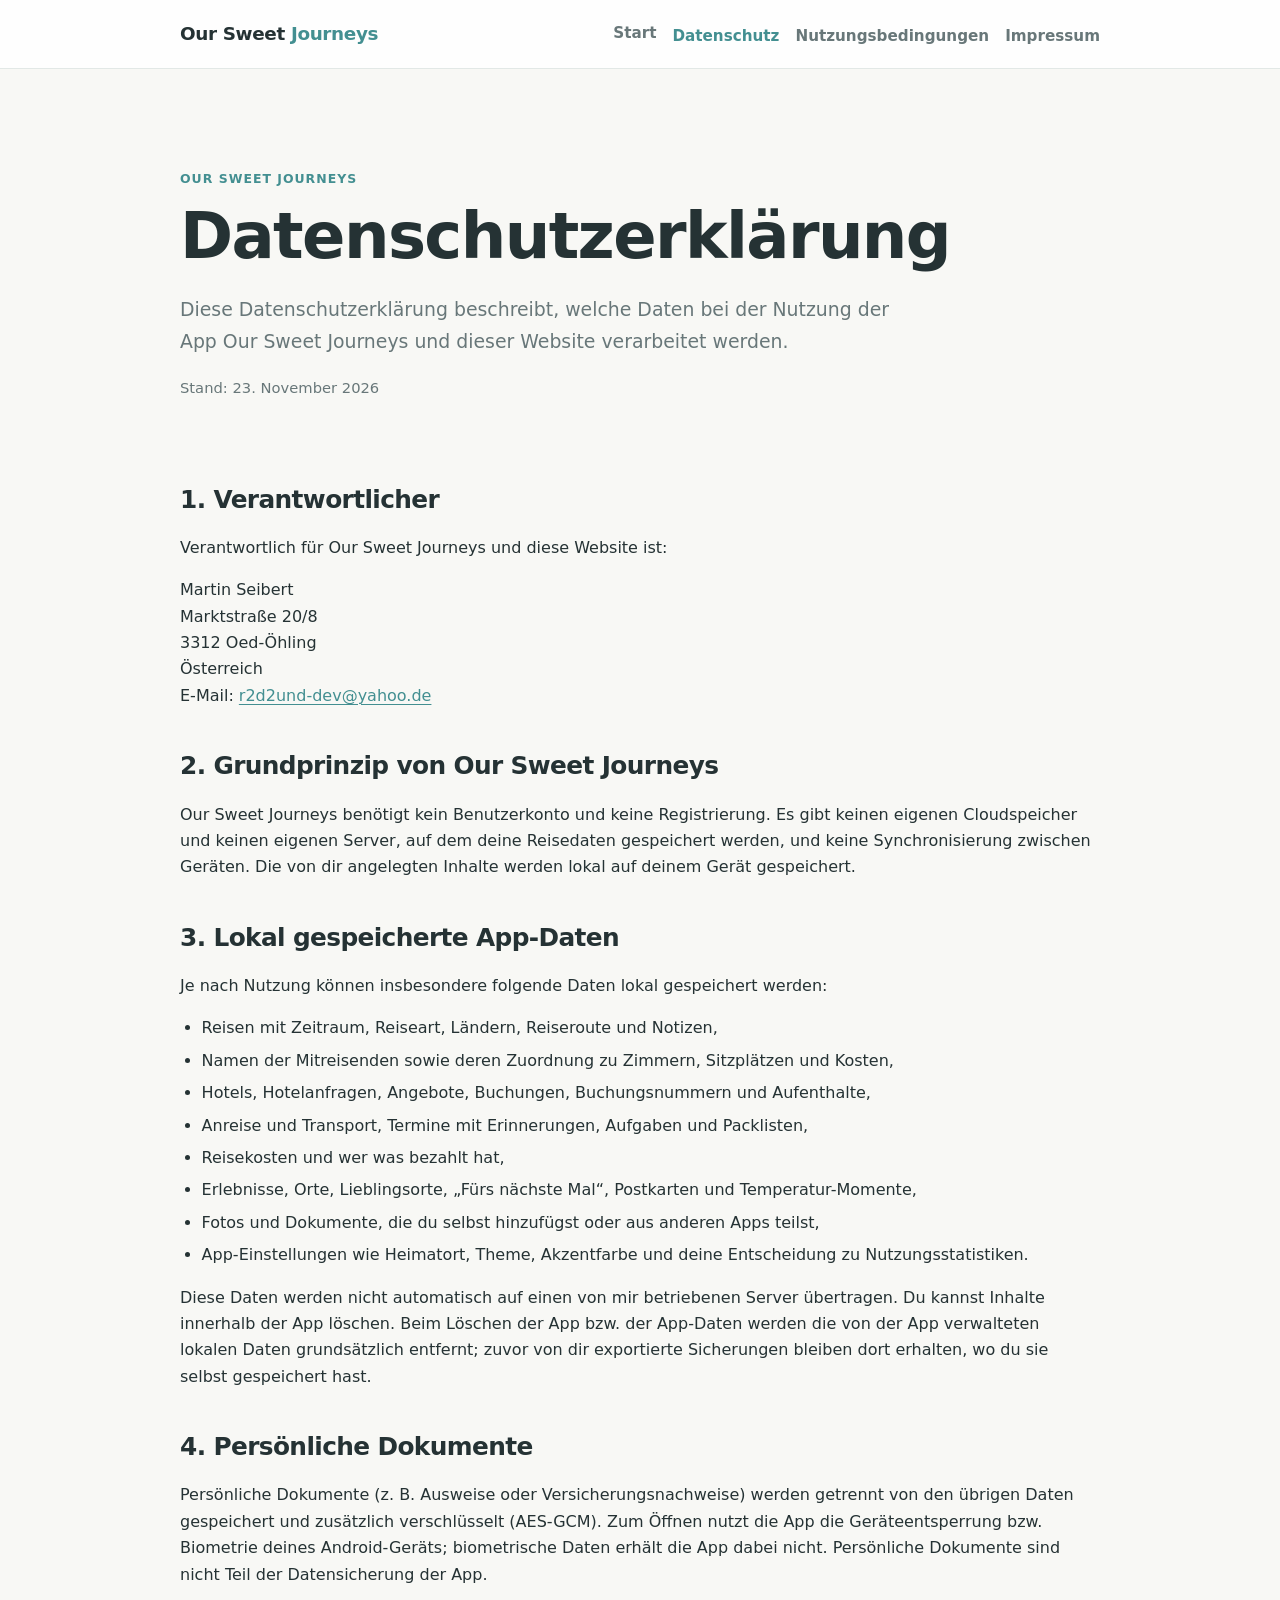
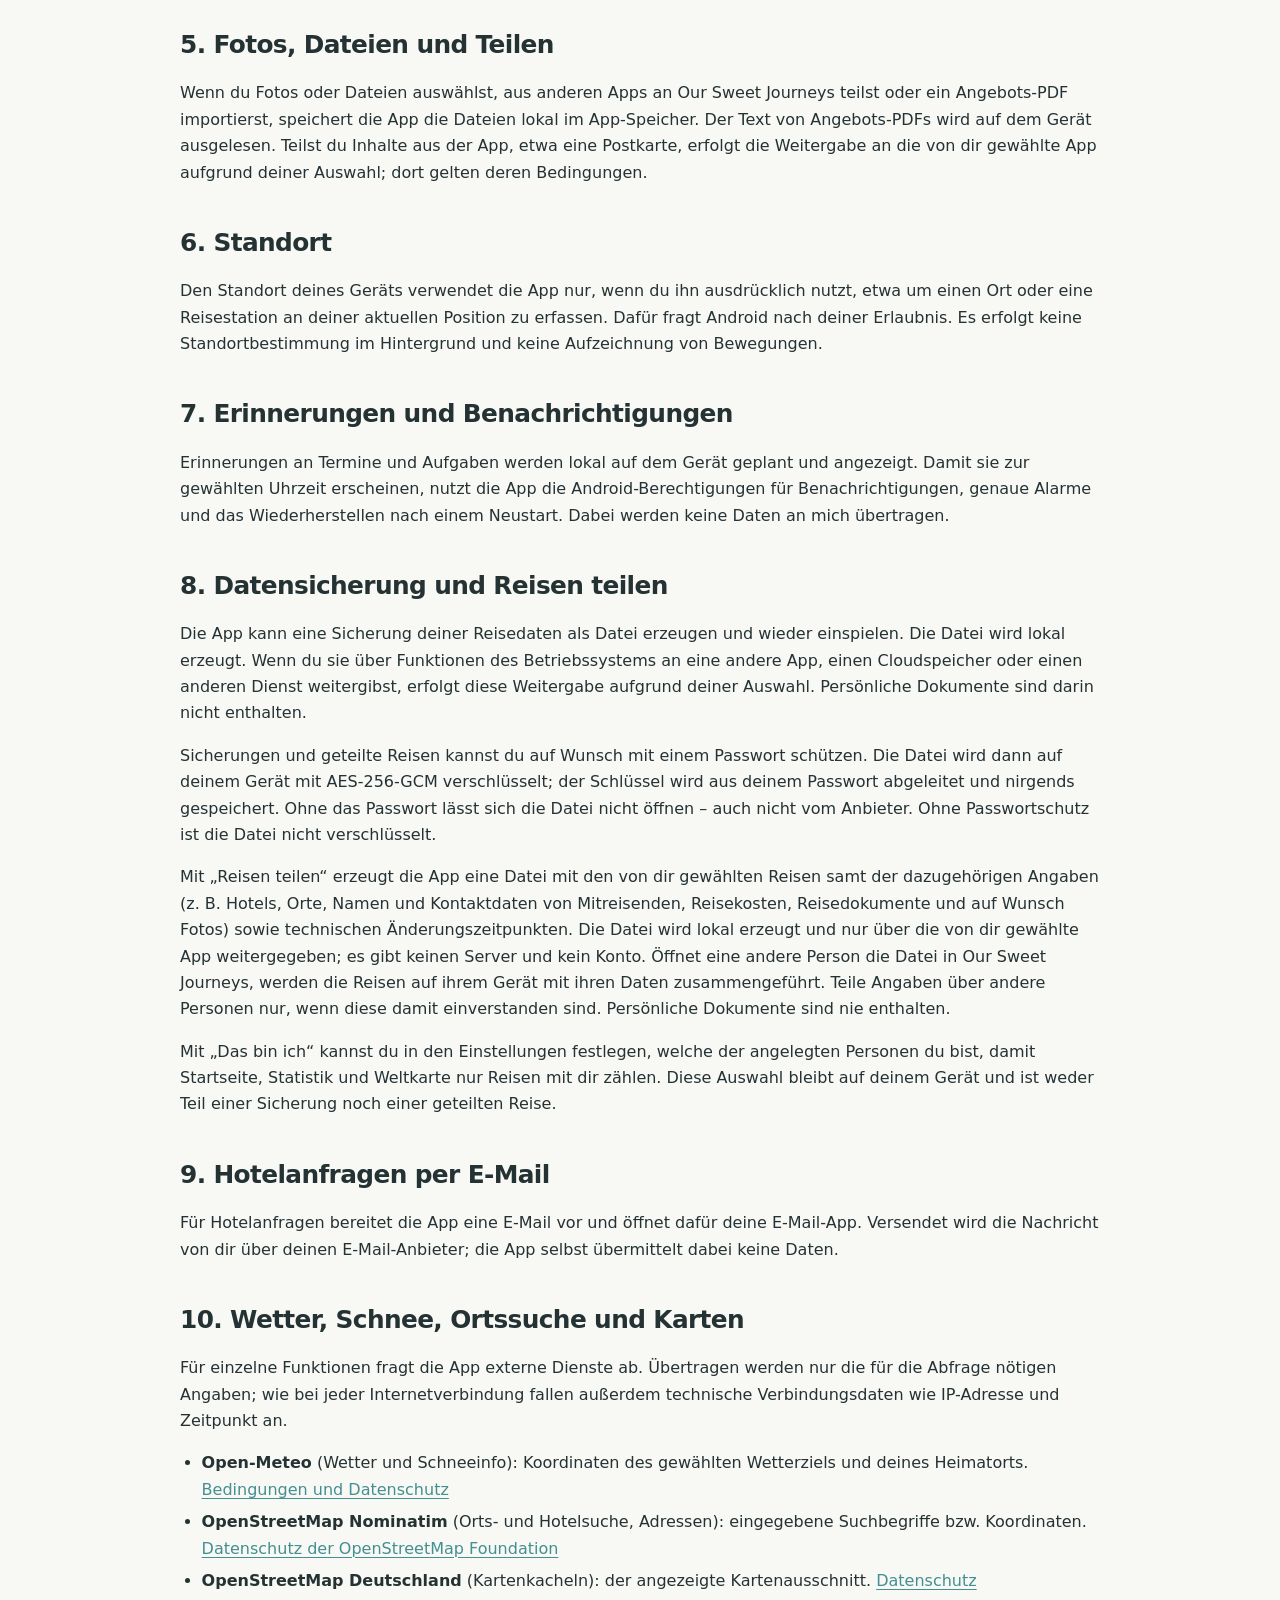
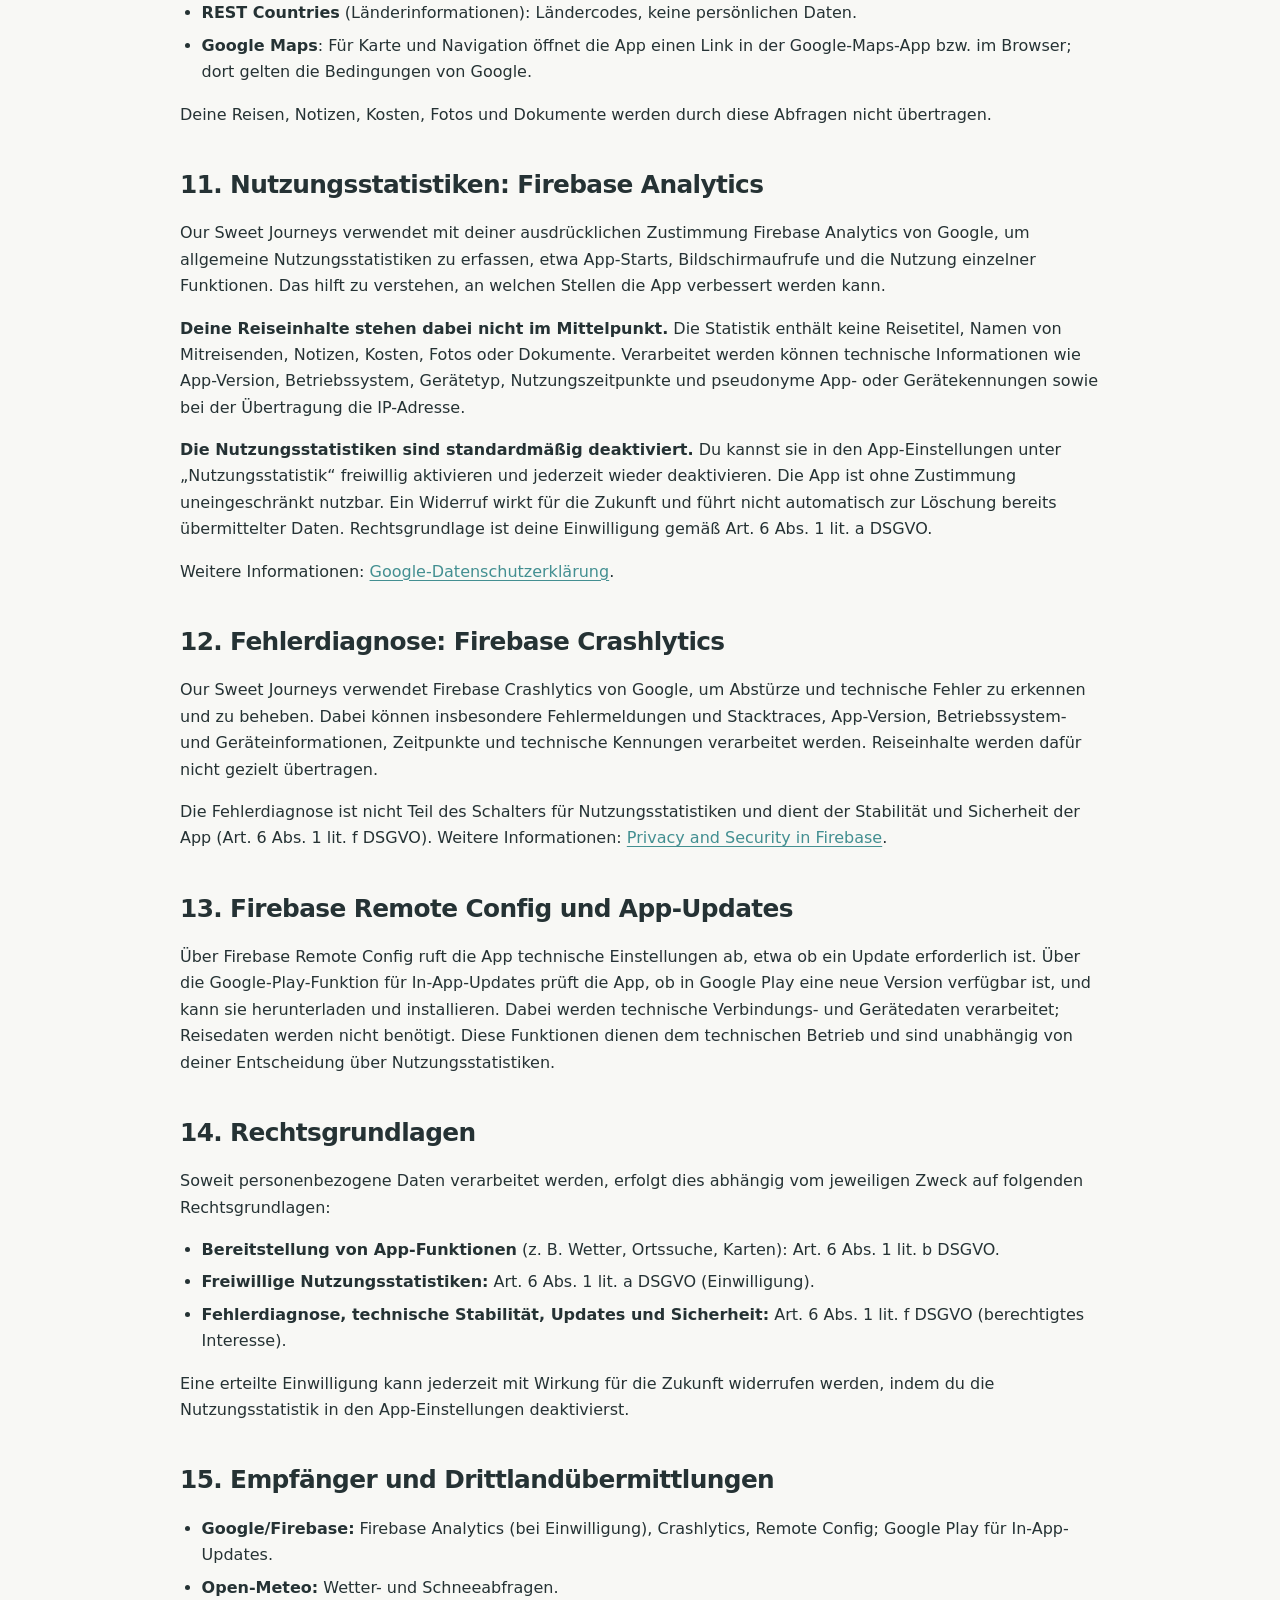
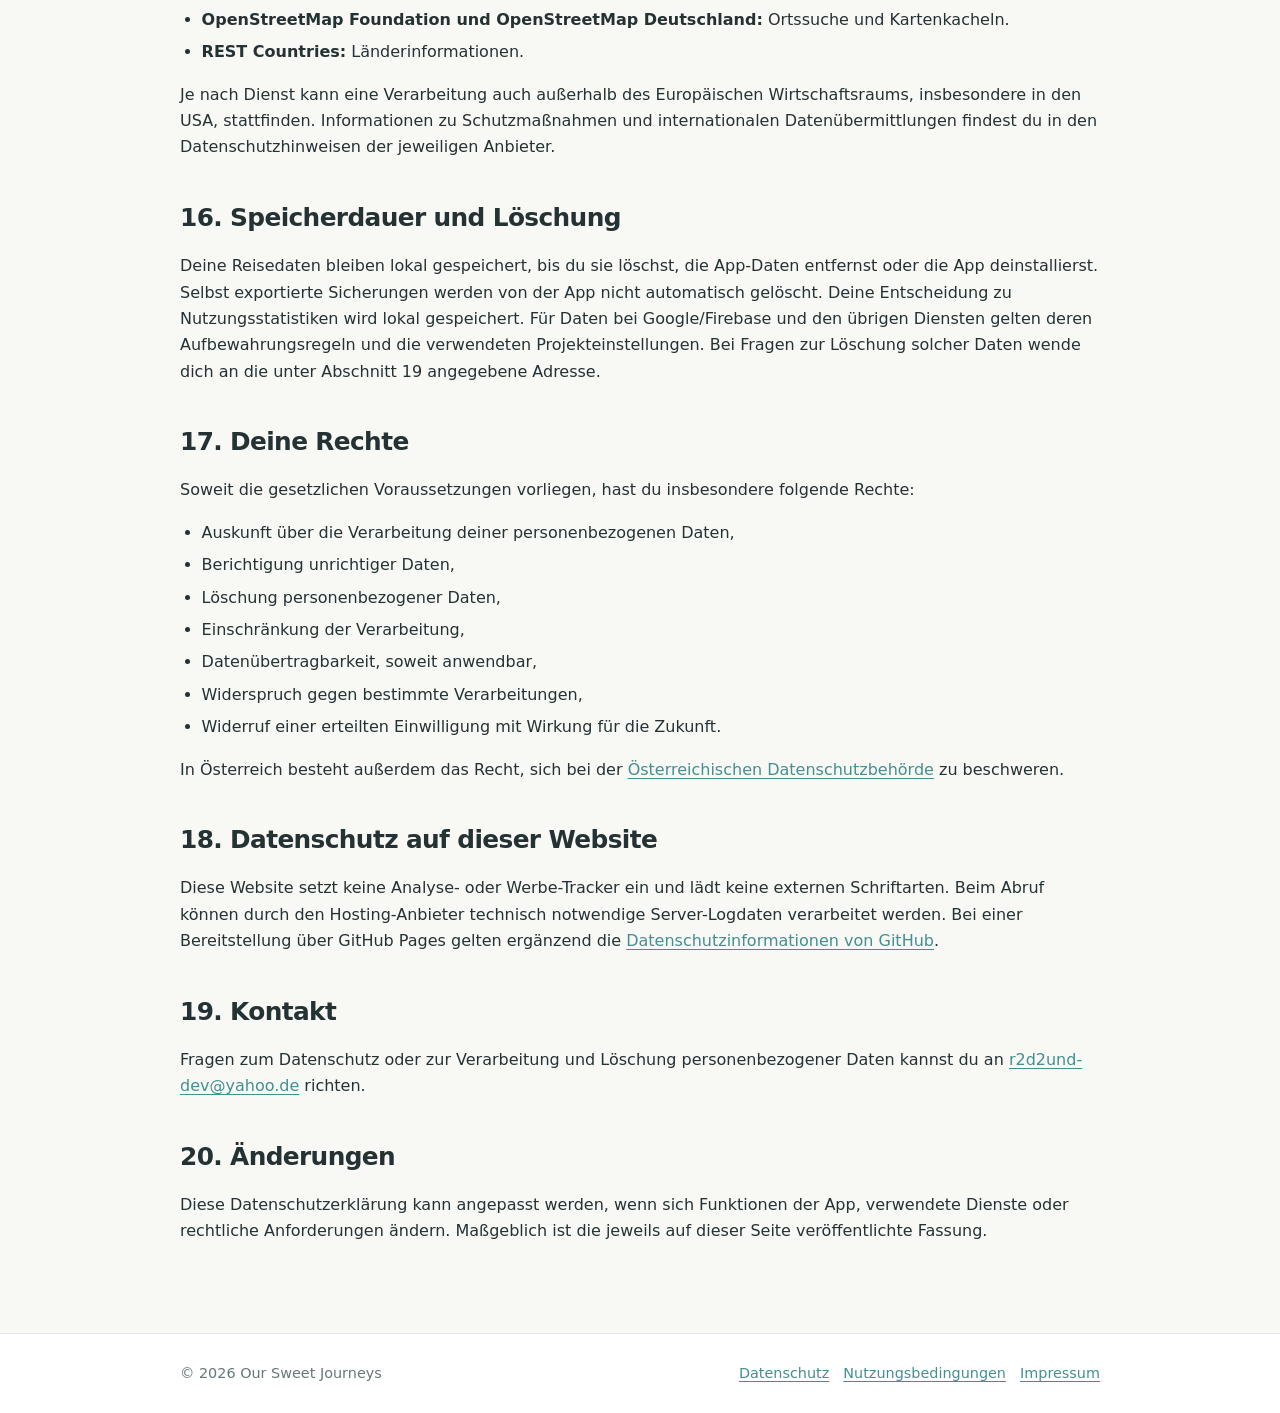
==== commit f1a199ae: "Update app name to "Our Sweet Journeys" across all pages, adjust URLs, and increment version to 0.2." ====
--- a/datenschutz.html
+++ b/datenschutz.html
@@ -3,14 +3,14 @@
 <head>
   <meta charset="utf-8">
   <meta name="viewport" content="width=device-width, initial-scale=1">
-  <meta name="description" content="Datenschutzerklärung der App Sweeter Journeys und dieser Website.">
-  <title>Datenschutzerklärung – Sweeter Journeys</title>
+  <meta name="description" content="Datenschutzerklärung der App Our Sweet Journeys und dieser Website.">
+  <title>Datenschutzerklärung – Our Sweet Journeys</title>
   <link rel="stylesheet" href="styles.css">
 </head>
 <body>
 <header>
   <div class="nav">
-    <a class="brand" href="index.html">Sweeter <span>Journeys</span></a>
+    <a class="brand" href="index.html">Our Sweet <span>Journeys</span></a>
     <nav aria-label="Hauptnavigation">
       <ul>
         <li><a href="index.html">Start</a></li>
@@ -25,11 +25,11 @@
 <main>
 
 <section class="hero">
-  <p class="eyebrow">Sweeter Journeys</p>
+  <p class="eyebrow">Our Sweet Journeys</p>
   <h1>Datenschutzerklärung</h1>
   <p class="lead">
     Diese Datenschutzerklärung beschreibt, welche Daten bei der Nutzung der App
-    Sweeter Journeys und dieser Website verarbeitet werden.
+    Our Sweet Journeys und dieser Website verarbeitet werden.
   </p>
   <p class="meta">Stand: 23. November 2026</p>
 </section>
@@ -37,7 +37,7 @@
 <section>
   <h2>1. Verantwortlicher</h2>
   <p>
-    Verantwortlich für Sweeter Journeys und diese Website ist:
+    Verantwortlich für Our Sweet Journeys und diese Website ist:
   </p>
   <p>
     Martin Seibert<br>
@@ -47,9 +47,9 @@
     E-Mail: <a href="mailto:r2d2und-dev@yahoo.de">r2d2und-dev@yahoo.de</a>
   </p>
 
-  <h2>2. Grundprinzip von Sweeter Journeys</h2>
-  <p>
-    Sweeter Journeys benötigt kein Benutzerkonto und keine Registrierung. Es gibt keinen
+  <h2>2. Grundprinzip von Our Sweet Journeys</h2>
+  <p>
+    Our Sweet Journeys benötigt kein Benutzerkonto und keine Registrierung. Es gibt keinen
     eigenen Cloudspeicher und keinen eigenen Server, auf dem deine Reisedaten gespeichert
     werden, und keine Synchronisierung zwischen Geräten. Die von dir angelegten Inhalte
     werden lokal auf deinem Gerät gespeichert.
@@ -85,7 +85,7 @@
 
   <h2>5. Fotos, Dateien und Teilen</h2>
   <p>
-    Wenn du Fotos oder Dateien auswählst, aus anderen Apps an Sweeter Journeys teilst oder
+    Wenn du Fotos oder Dateien auswählst, aus anderen Apps an Our Sweet Journeys teilst oder
     ein Angebots-PDF importierst, speichert die App die Dateien lokal im App-Speicher. Der
     Text von Angebots-PDFs wird auf dem Gerät ausgelesen. Teilst du Inhalte aus der App,
     etwa eine Postkarte, erfolgt die Weitergabe an die von dir gewählte App aufgrund deiner
@@ -126,7 +126,7 @@
     dazugehörigen Angaben (z. B. Hotels, Orte, Namen und Kontaktdaten von Mitreisenden,
     Reisekosten, Reisedokumente und auf Wunsch Fotos) sowie technischen Änderungszeitpunkten.
     Die Datei wird lokal erzeugt und nur über die von dir gewählte App weitergegeben; es gibt
-    keinen Server und kein Konto. Öffnet eine andere Person die Datei in Sweeter Journeys,
+    keinen Server und kein Konto. Öffnet eine andere Person die Datei in Our Sweet Journeys,
     werden die Reisen auf ihrem Gerät mit ihren Daten zusammengeführt. Teile Angaben über
     andere Personen nur, wenn diese damit einverstanden sind. Persönliche Dokumente sind nie
     enthalten.
@@ -180,7 +180,7 @@
 
   <h2 id="nutzungsstatistiken">11. Nutzungsstatistiken: Firebase Analytics</h2>
   <p>
-    Sweeter Journeys verwendet mit deiner ausdrücklichen Zustimmung Firebase Analytics von
+    Our Sweet Journeys verwendet mit deiner ausdrücklichen Zustimmung Firebase Analytics von
     Google, um allgemeine Nutzungsstatistiken zu erfassen, etwa App-Starts, Bildschirmaufrufe
     und die Nutzung einzelner Funktionen. Das hilft zu verstehen, an welchen Stellen die App
     verbessert werden kann.
@@ -206,7 +206,7 @@
 
   <h2>12. Fehlerdiagnose: Firebase Crashlytics</h2>
   <p>
-    Sweeter Journeys verwendet Firebase Crashlytics von Google, um Abstürze und technische
+    Our Sweet Journeys verwendet Firebase Crashlytics von Google, um Abstürze und technische
     Fehler zu erkennen und zu beheben. Dabei können insbesondere Fehlermeldungen und
     Stacktraces, App-Version, Betriebssystem- und Geräteinformationen, Zeitpunkte und
     technische Kennungen verarbeitet werden. Reiseinhalte werden dafür nicht gezielt
@@ -319,7 +319,7 @@
 </main>
 <footer>
   <div class="footer-inner">
-    <div>© 2026 Sweeter Journeys</div>
+    <div>© 2026 Our Sweet Journeys</div>
     <div class="footer-links">
       <a href="datenschutz.html">Datenschutz</a>
       <a href="tos.html">Nutzungsbedingungen</a>
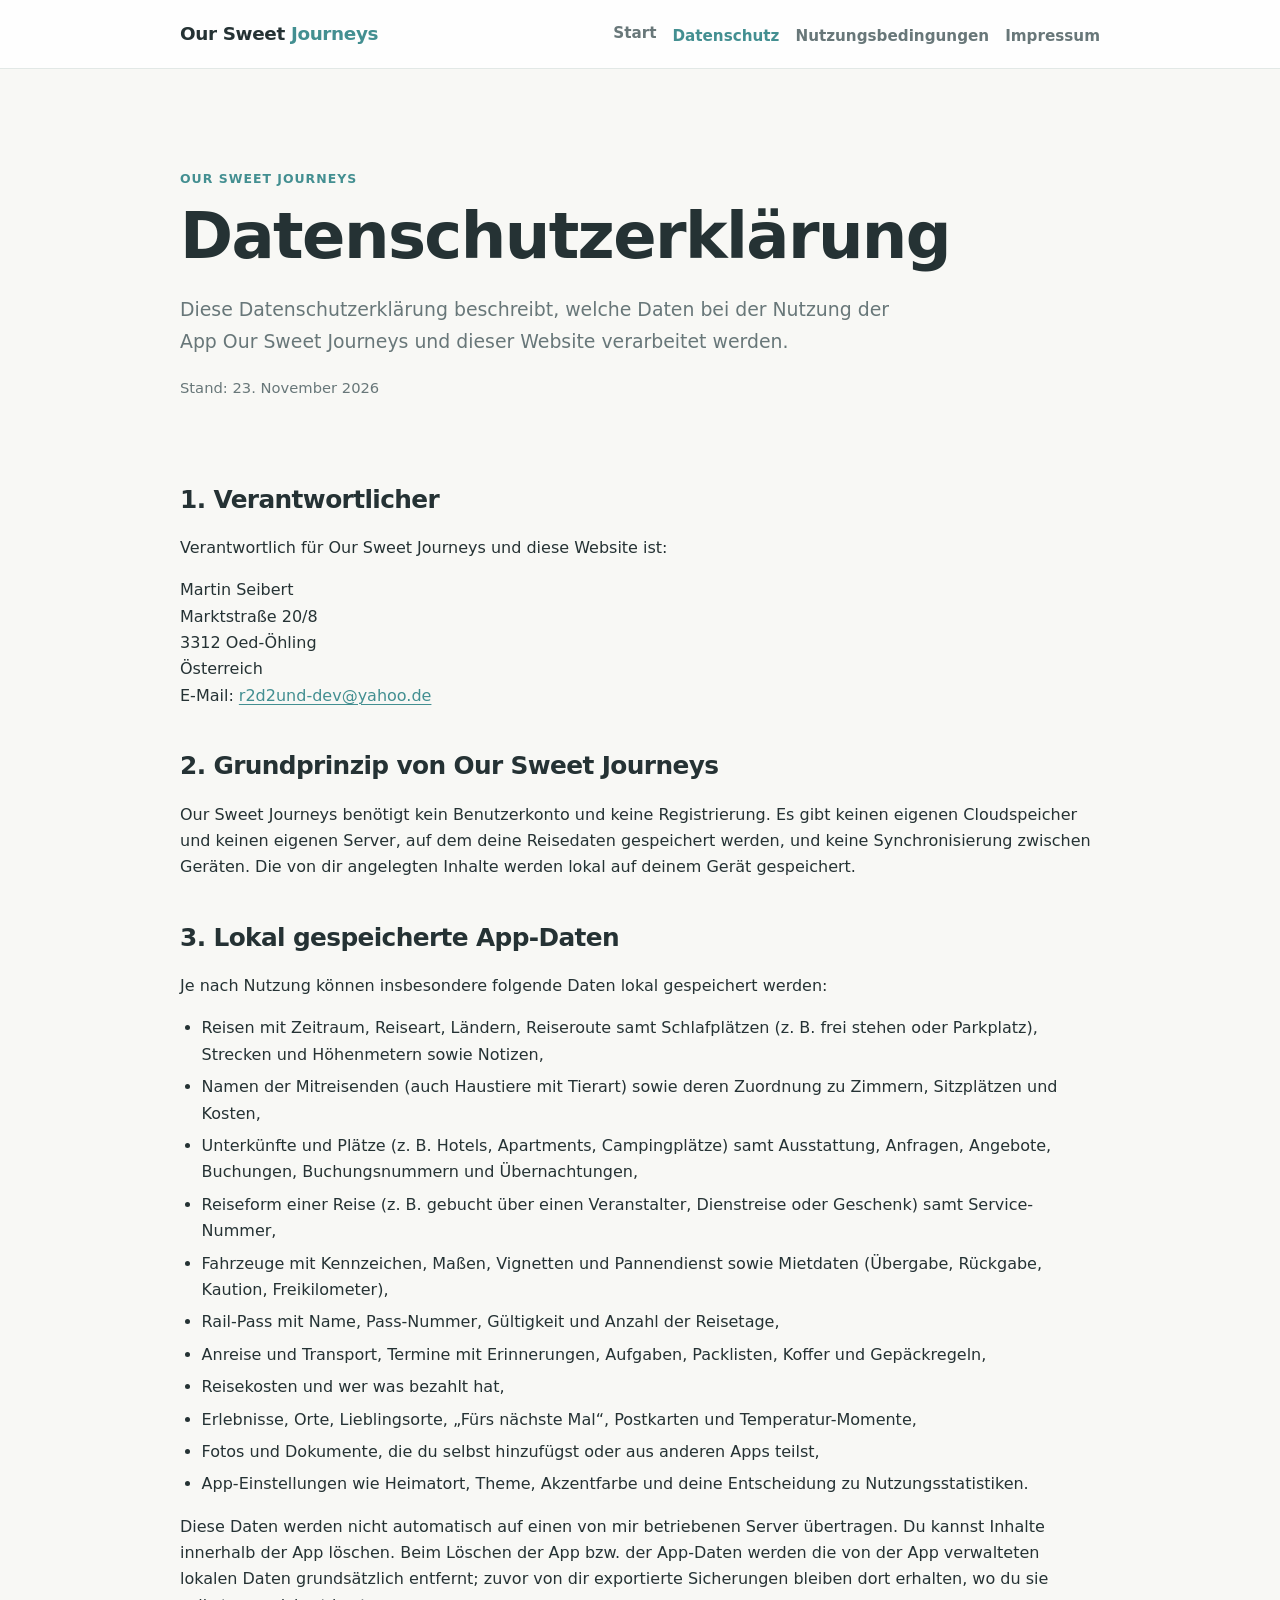
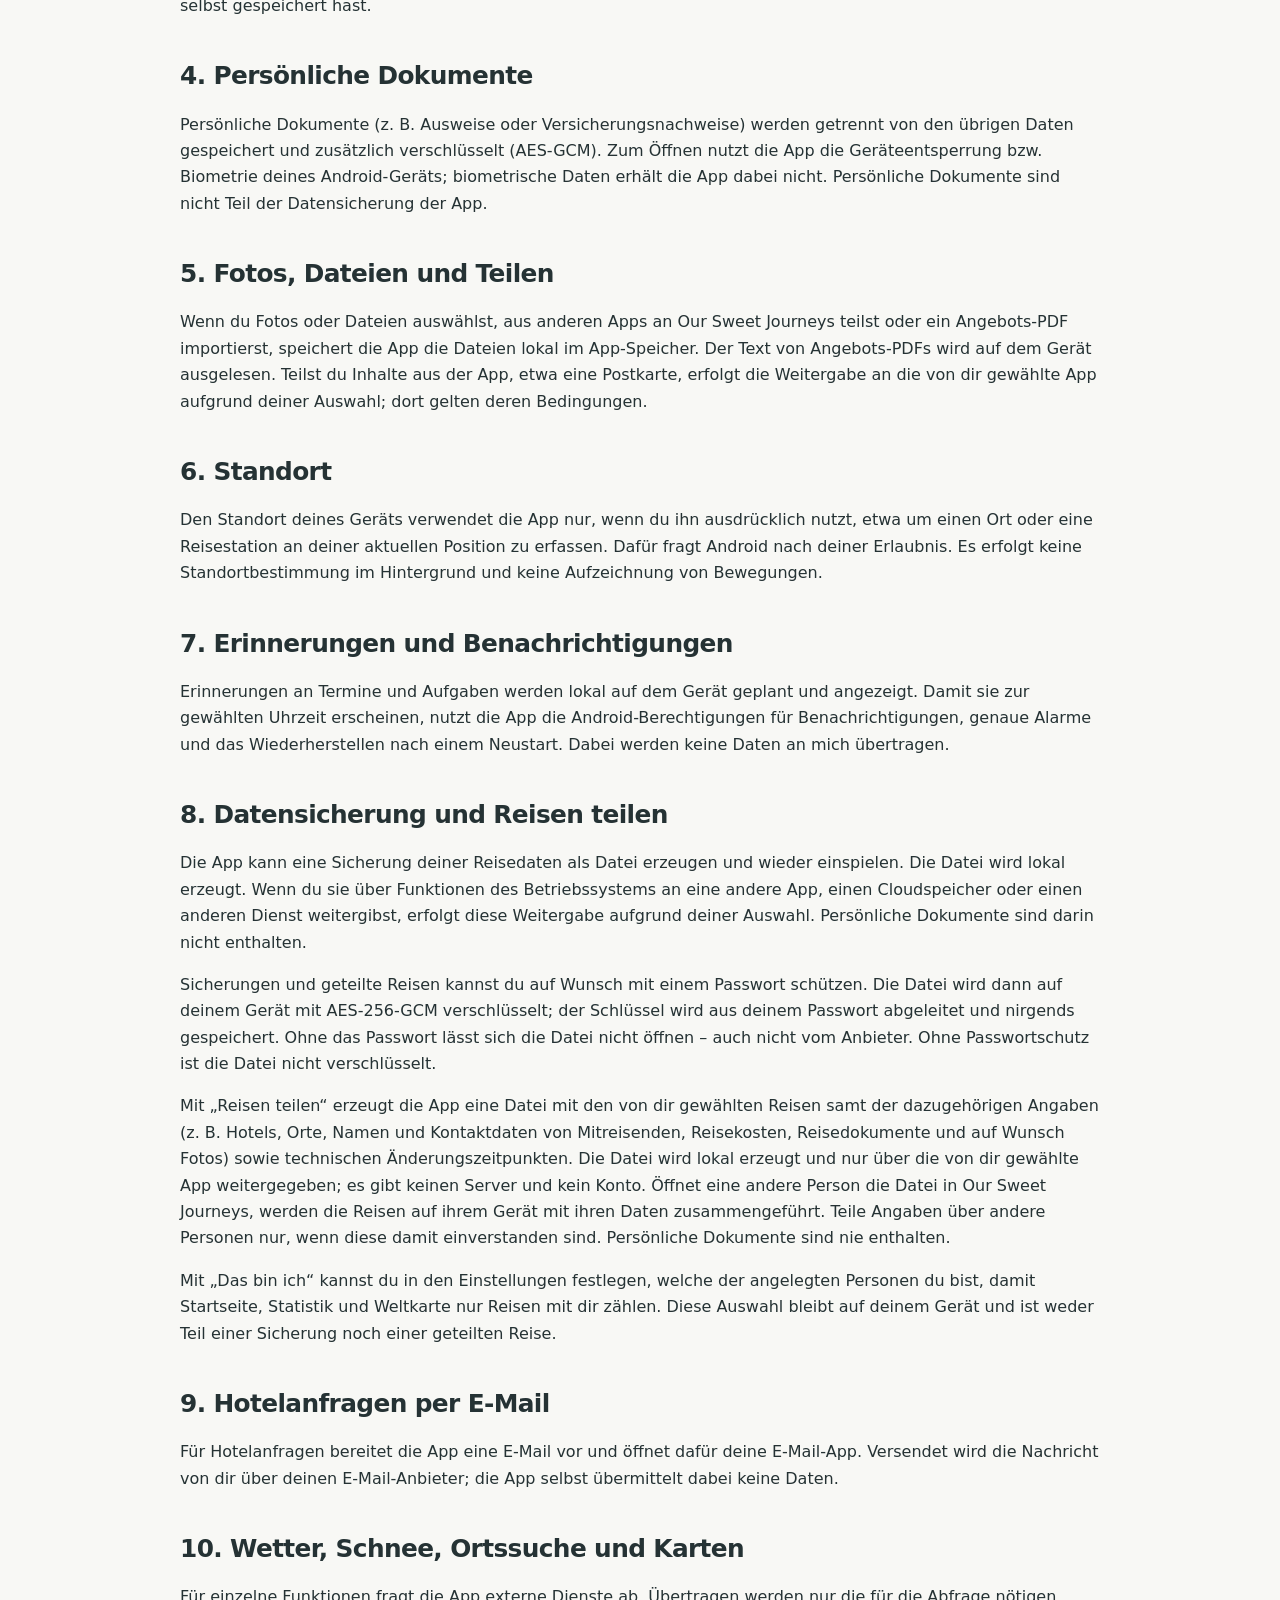
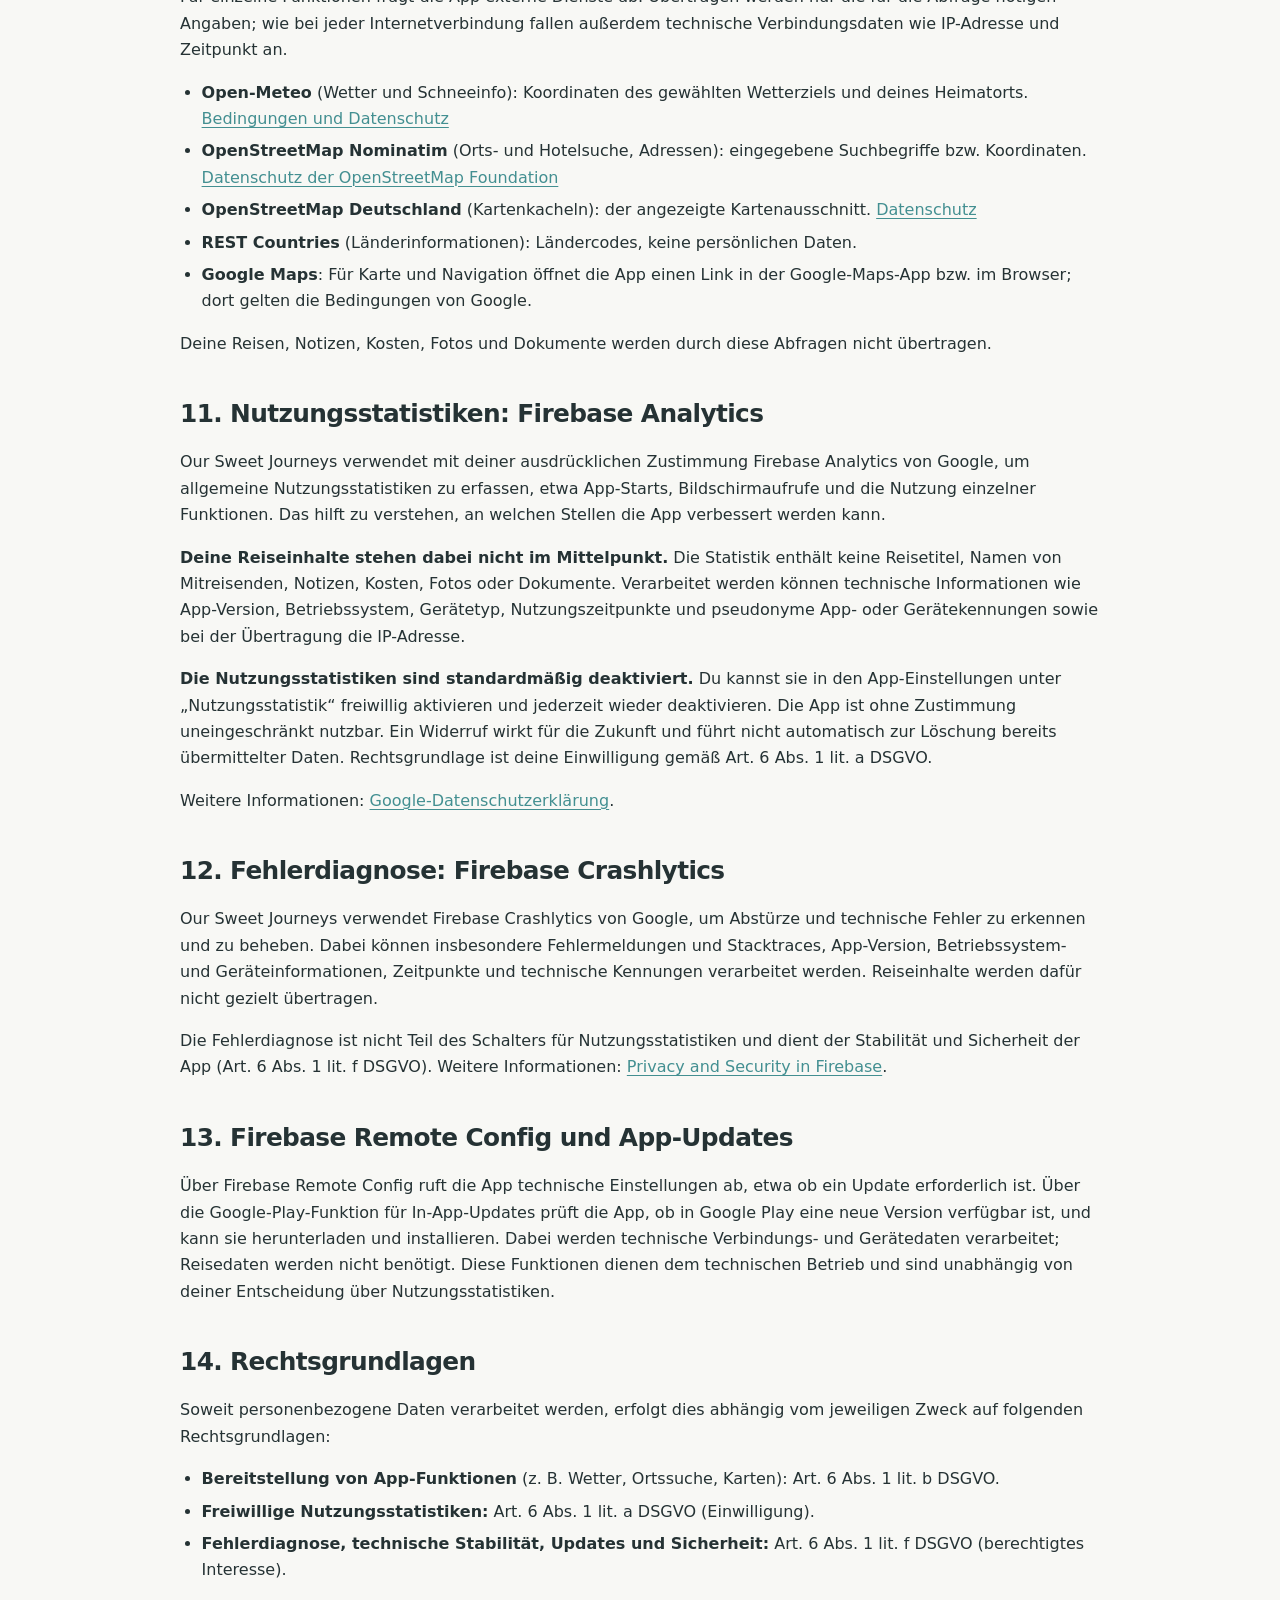
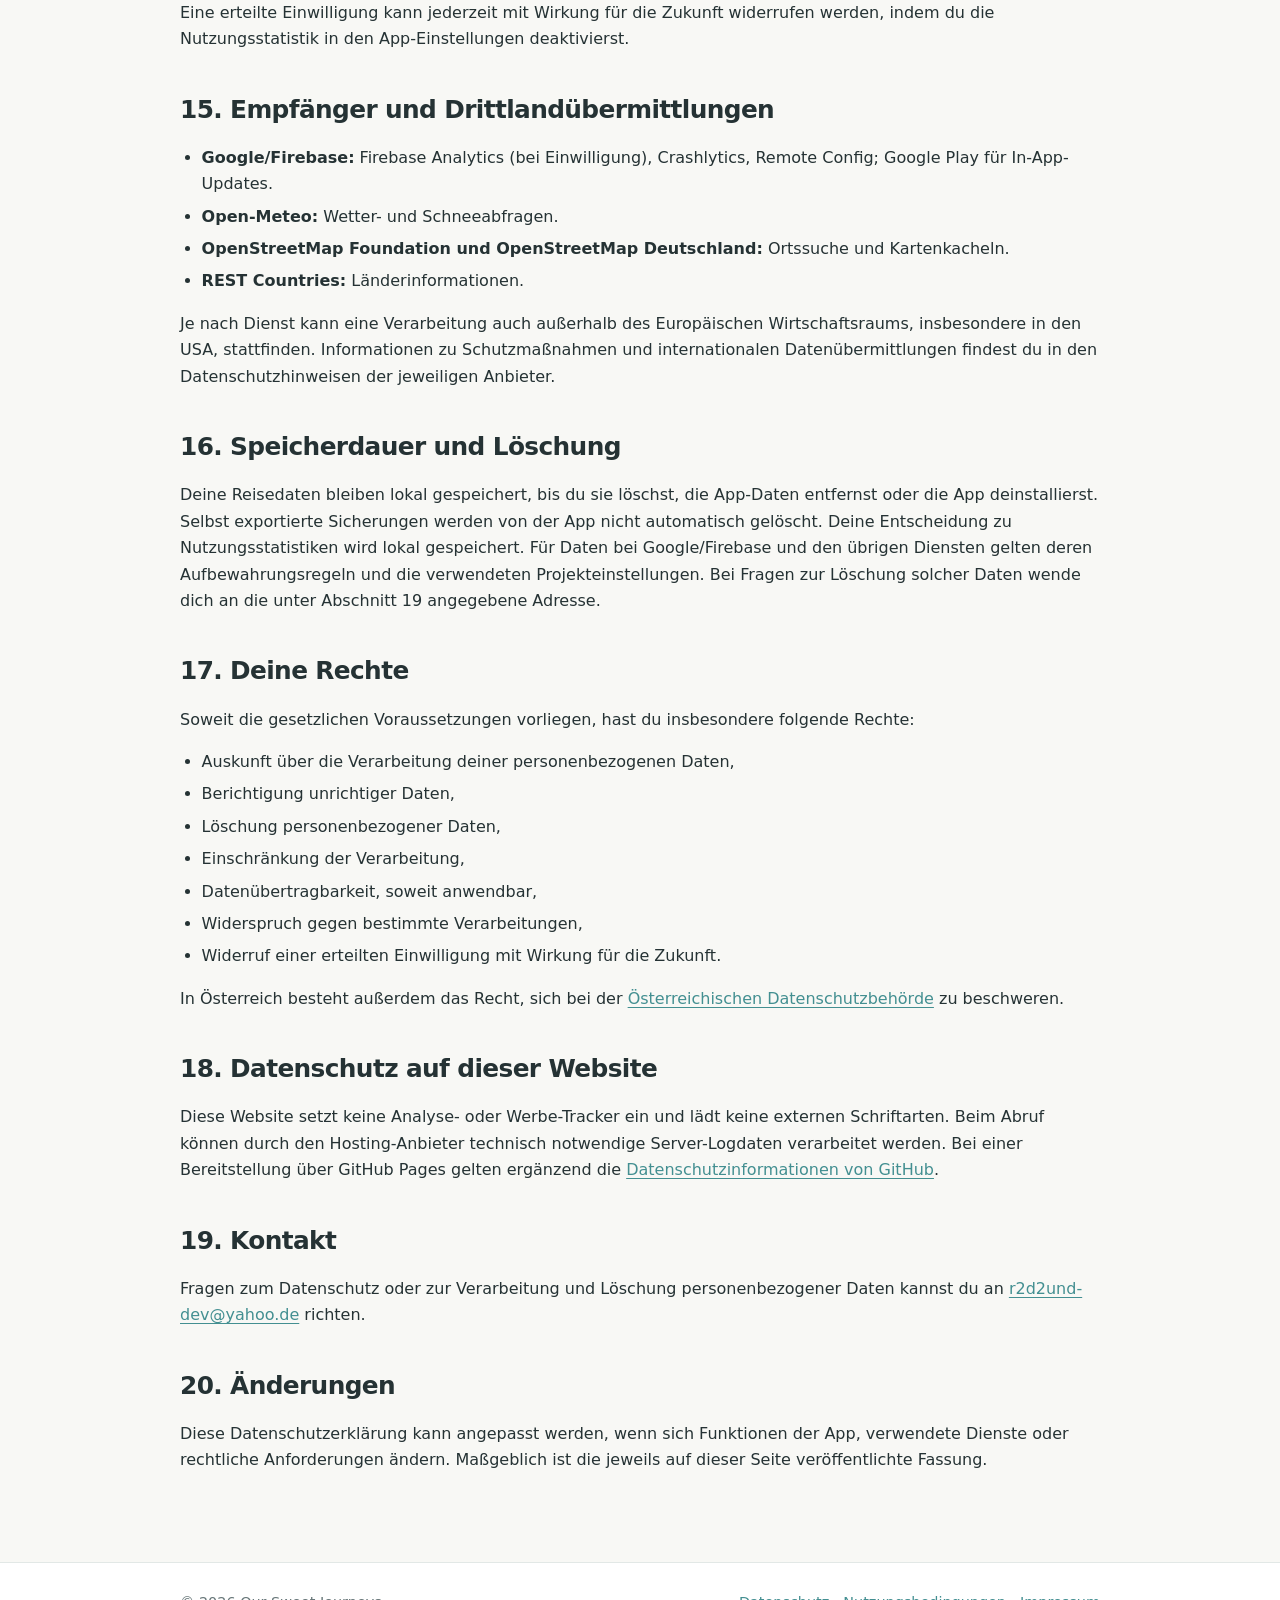
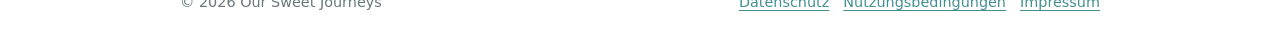
==== commit 997d3a40: "Update Datenschutzerklärung to 0.2.7: accommodation types, travel form, vehicles and rentals, pets, " ====
--- a/datenschutz.html
+++ b/datenschutz.html
@@ -58,10 +58,13 @@
   <h2>3. Lokal gespeicherte App-Daten</h2>
   <p>Je nach Nutzung können insbesondere folgende Daten lokal gespeichert werden:</p>
   <ul>
-    <li>Reisen mit Zeitraum, Reiseart, Ländern, Reiseroute und Notizen,</li>
-    <li>Namen der Mitreisenden sowie deren Zuordnung zu Zimmern, Sitzplätzen und Kosten,</li>
-    <li>Hotels, Hotelanfragen, Angebote, Buchungen, Buchungsnummern und Aufenthalte,</li>
-    <li>Anreise und Transport, Termine mit Erinnerungen, Aufgaben und Packlisten,</li>
+    <li>Reisen mit Zeitraum, Reiseart, Ländern, Reiseroute samt Schlafplätzen (z. B. frei stehen oder Parkplatz), Strecken und Höhenmetern sowie Notizen,</li>
+    <li>Namen der Mitreisenden (auch Haustiere mit Tierart) sowie deren Zuordnung zu Zimmern, Sitzplätzen und Kosten,</li>
+    <li>Unterkünfte und Plätze (z. B. Hotels, Apartments, Campingplätze) samt Ausstattung, Anfragen, Angebote, Buchungen, Buchungsnummern und Übernachtungen,</li>
+    <li>Reiseform einer Reise (z. B. gebucht über einen Veranstalter, Dienstreise oder Geschenk) samt Service-Nummer,</li>
+    <li>Fahrzeuge mit Kennzeichen, Maßen, Vignetten und Pannendienst sowie Mietdaten (Übergabe, Rückgabe, Kaution, Freikilometer),</li>
+    <li>Rail-Pass mit Name, Pass-Nummer, Gültigkeit und Anzahl der Reisetage,</li>
+    <li>Anreise und Transport, Termine mit Erinnerungen, Aufgaben, Packlisten, Koffer und Gepäckregeln,</li>
     <li>Reisekosten und wer was bezahlt hat,</li>
     <li>Erlebnisse, Orte, Lieblingsorte, „Fürs nächste Mal“, Postkarten und Temperatur-Momente,</li>
     <li>Fotos und Dokumente, die du selbst hinzufügst oder aus anderen Apps teilst,</li>
